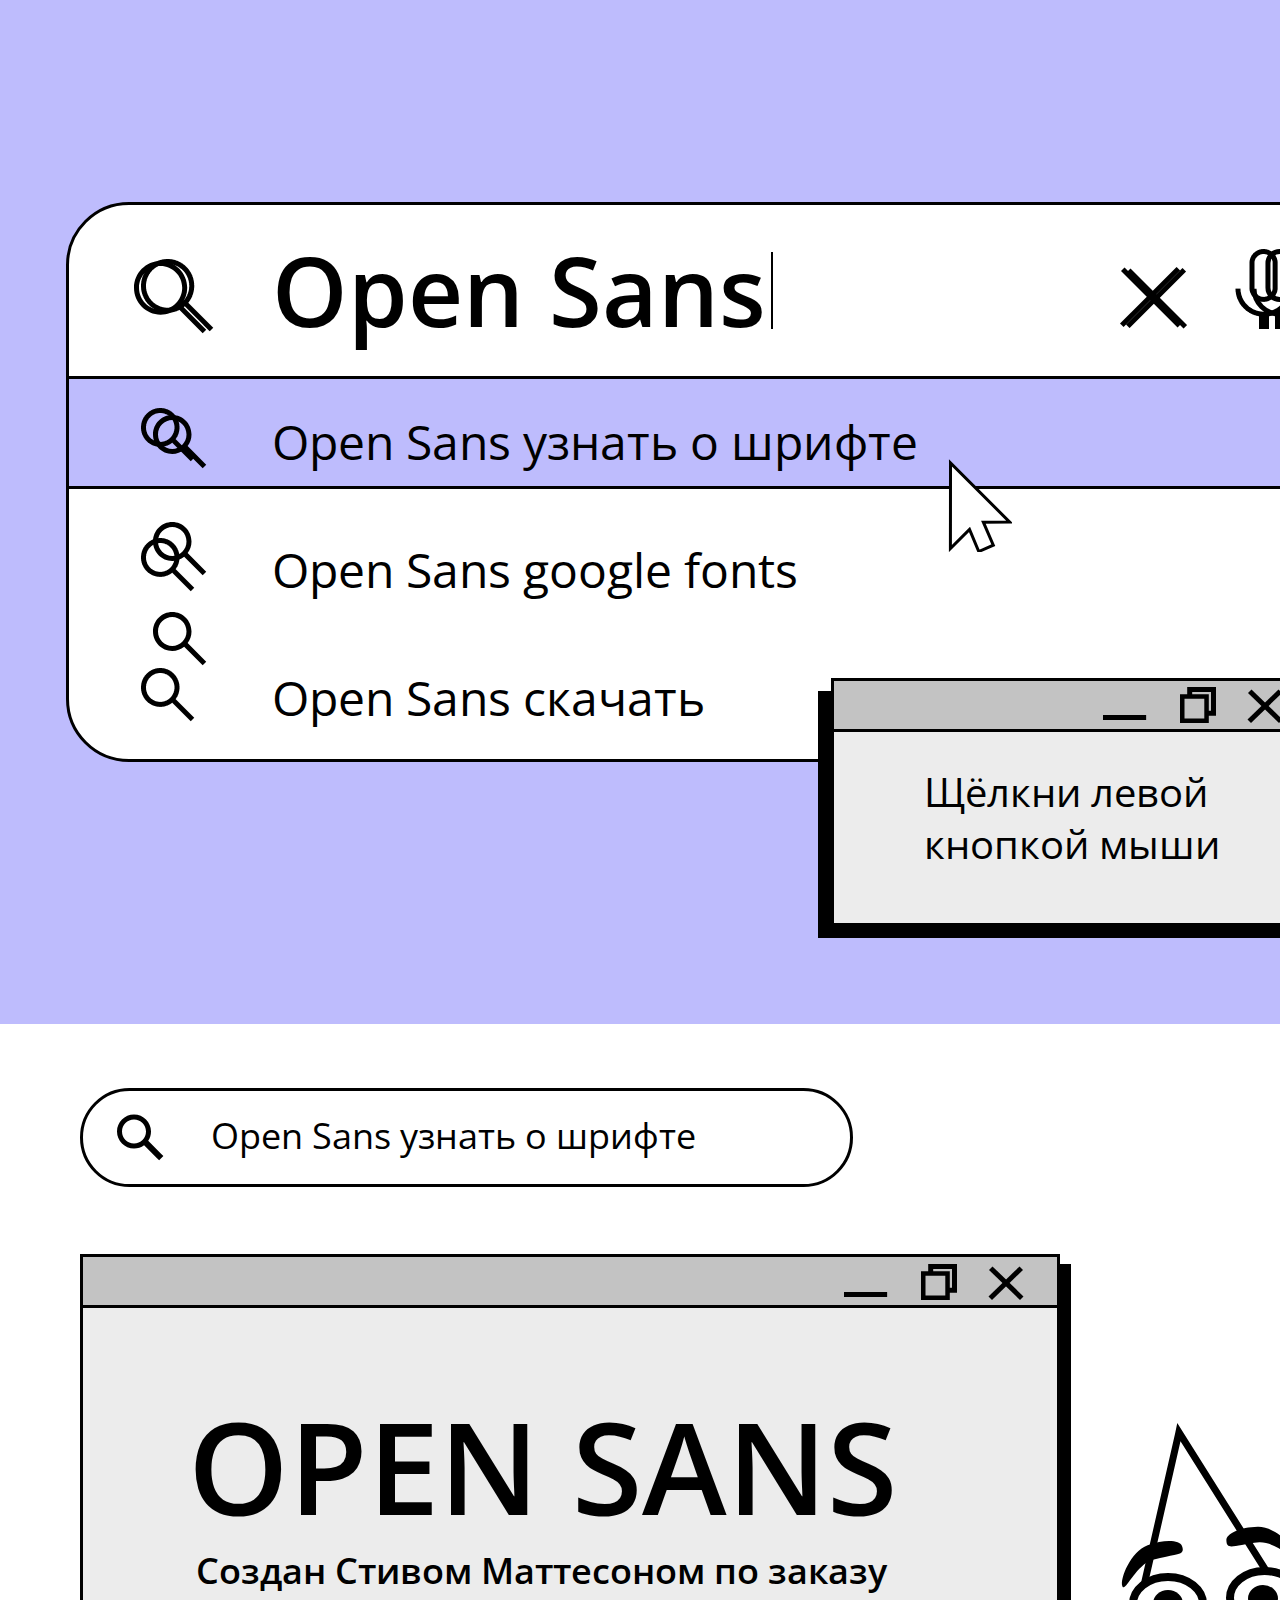
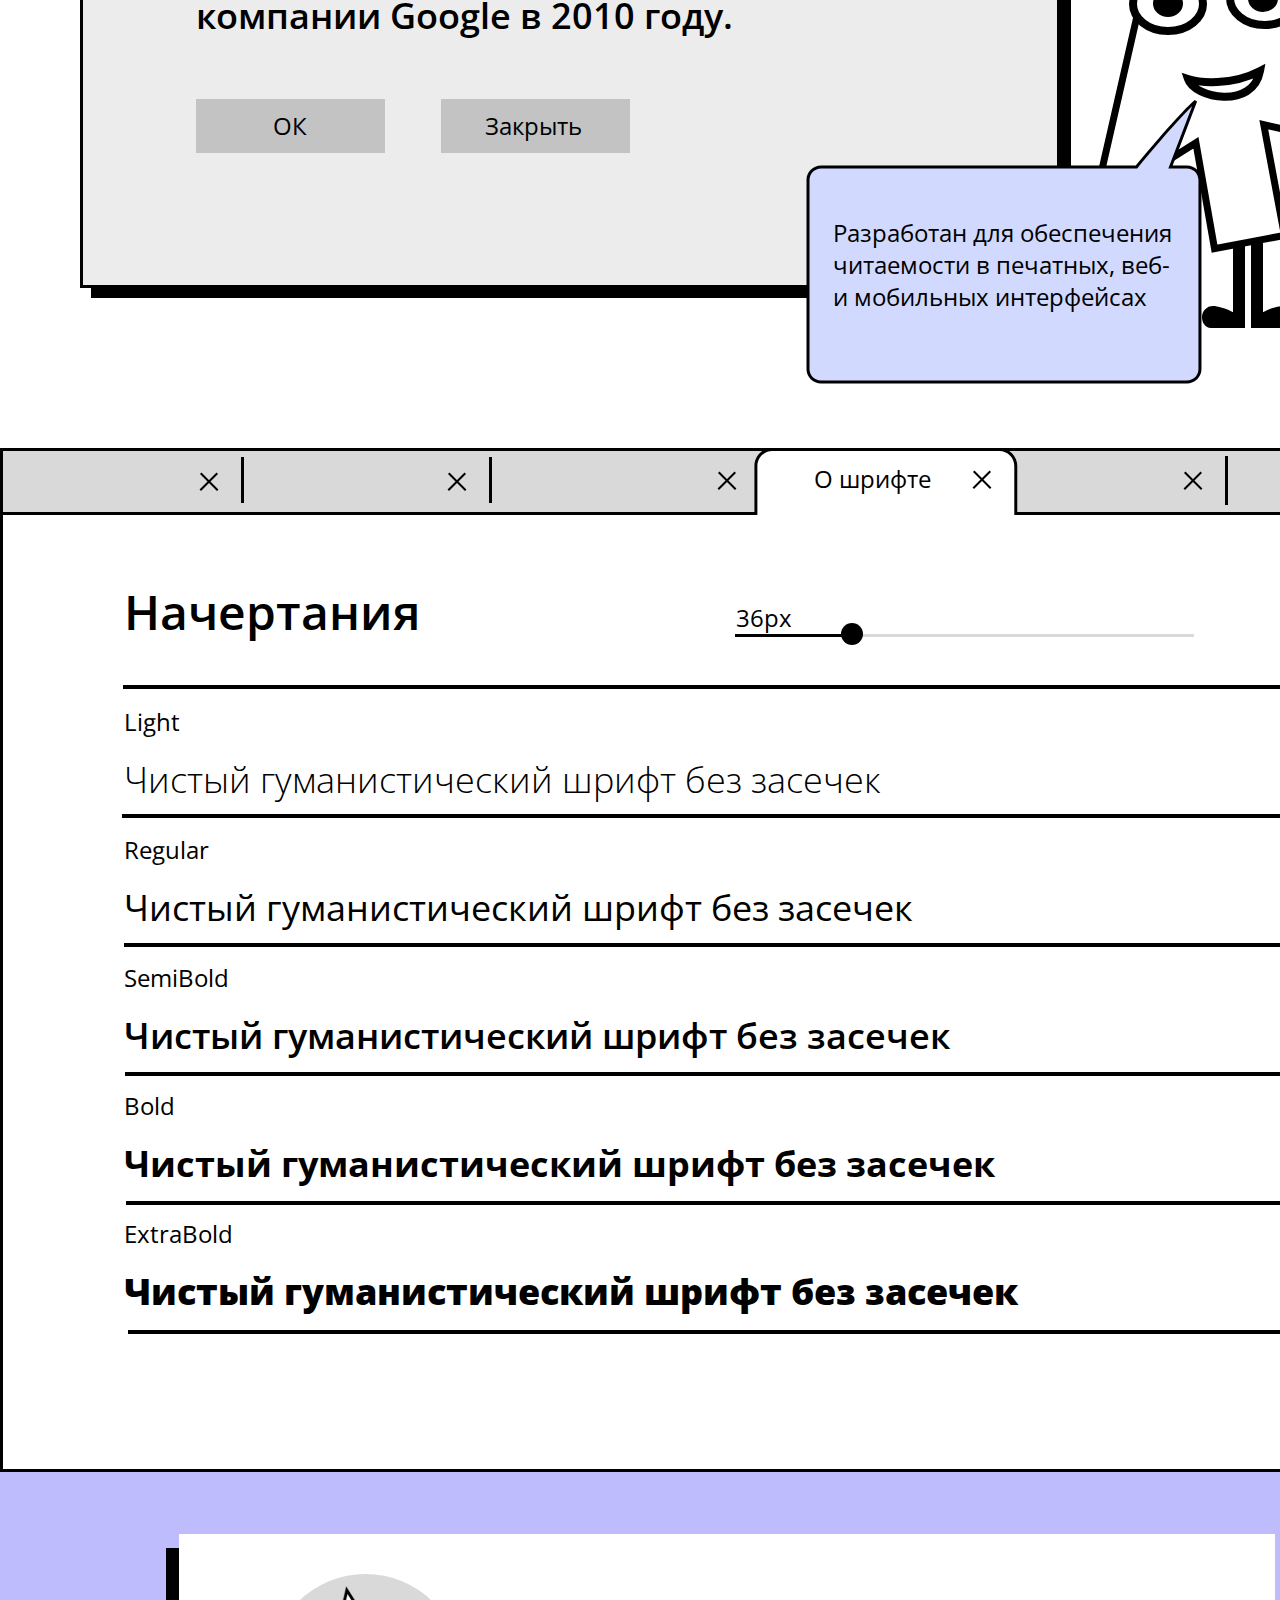
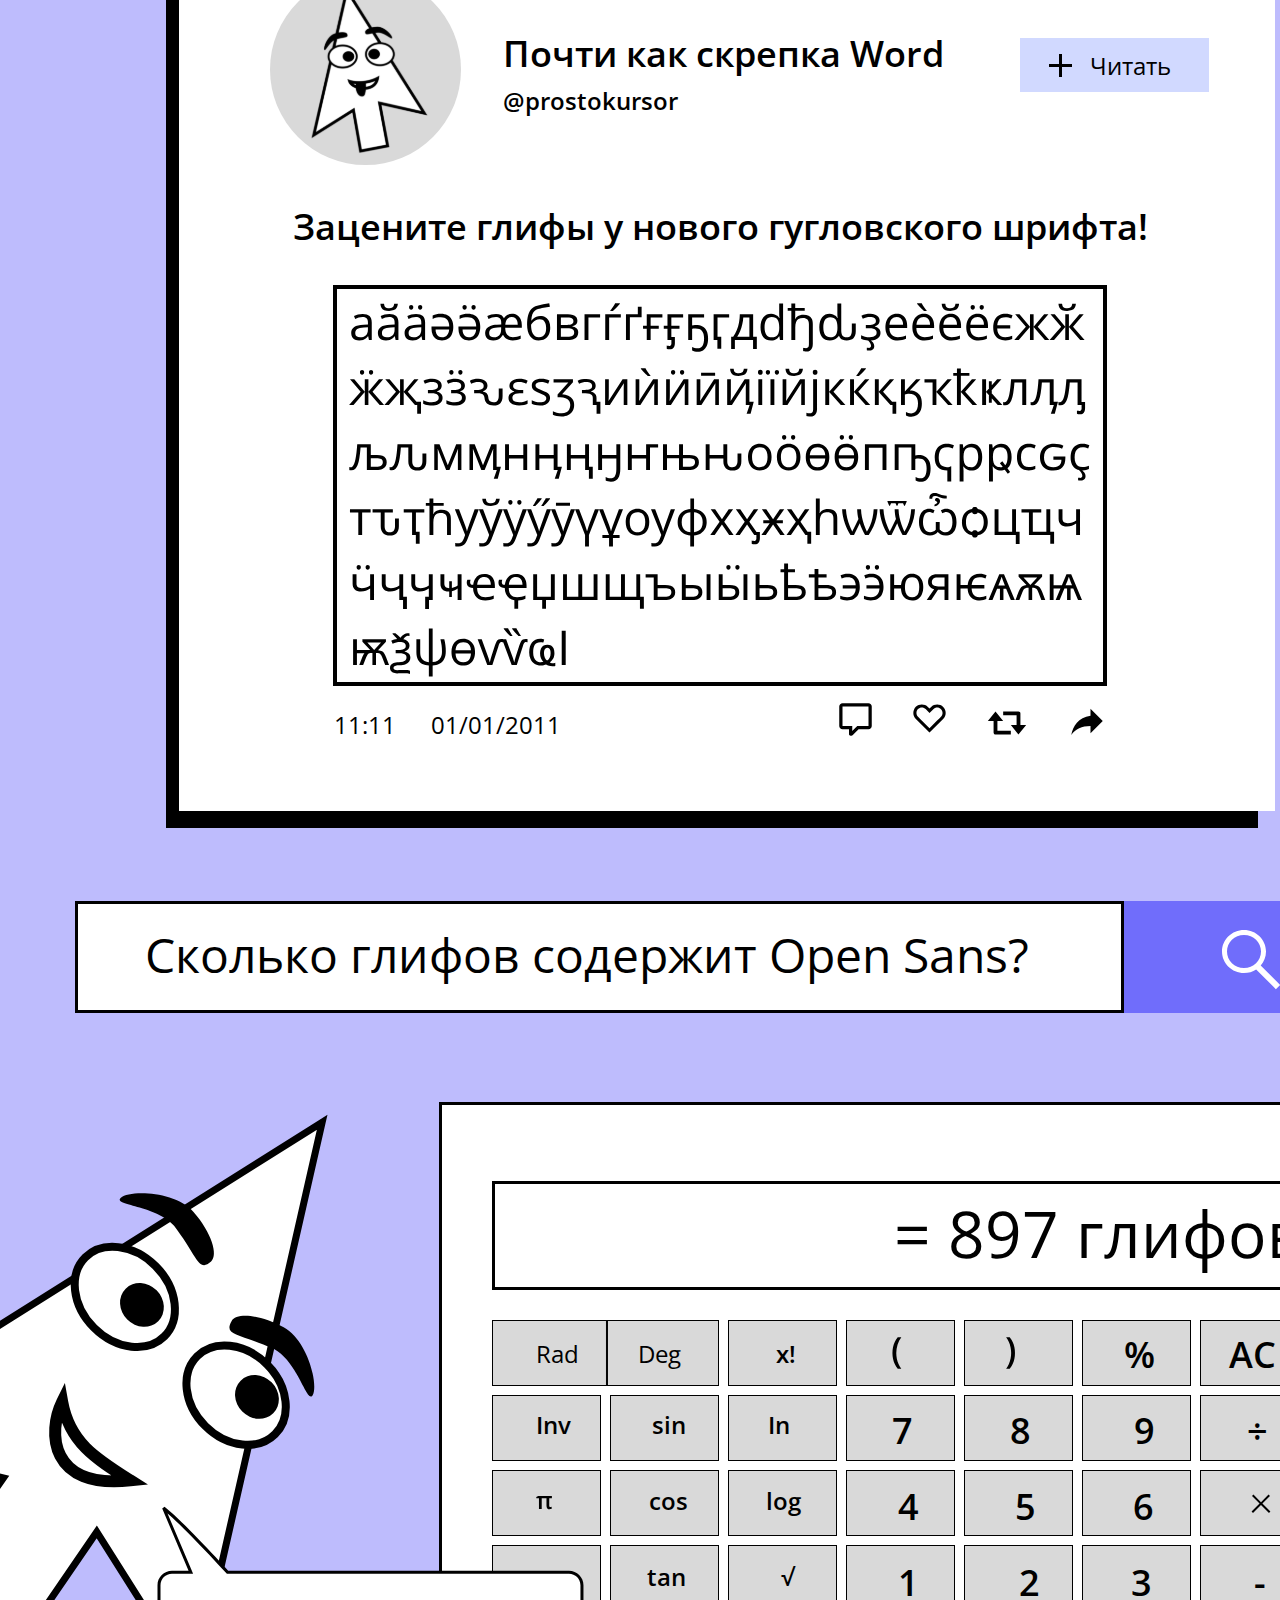
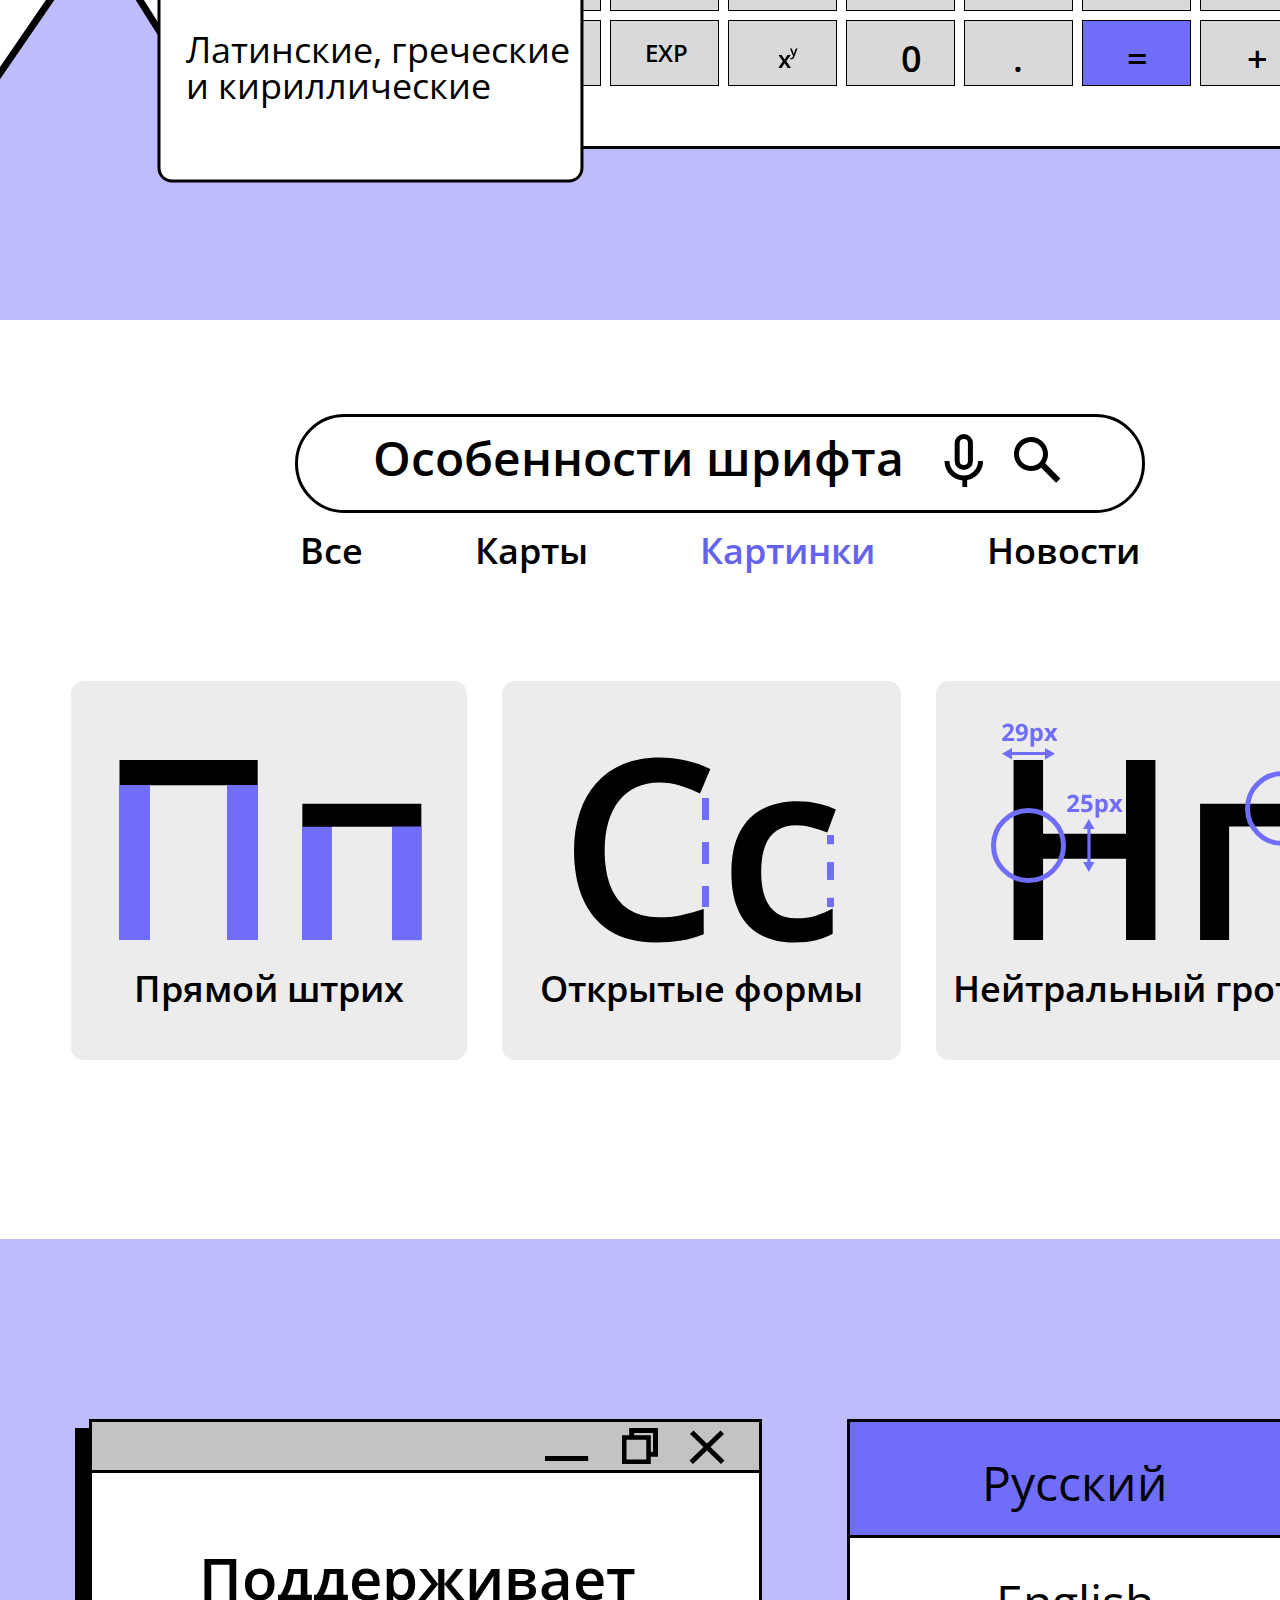
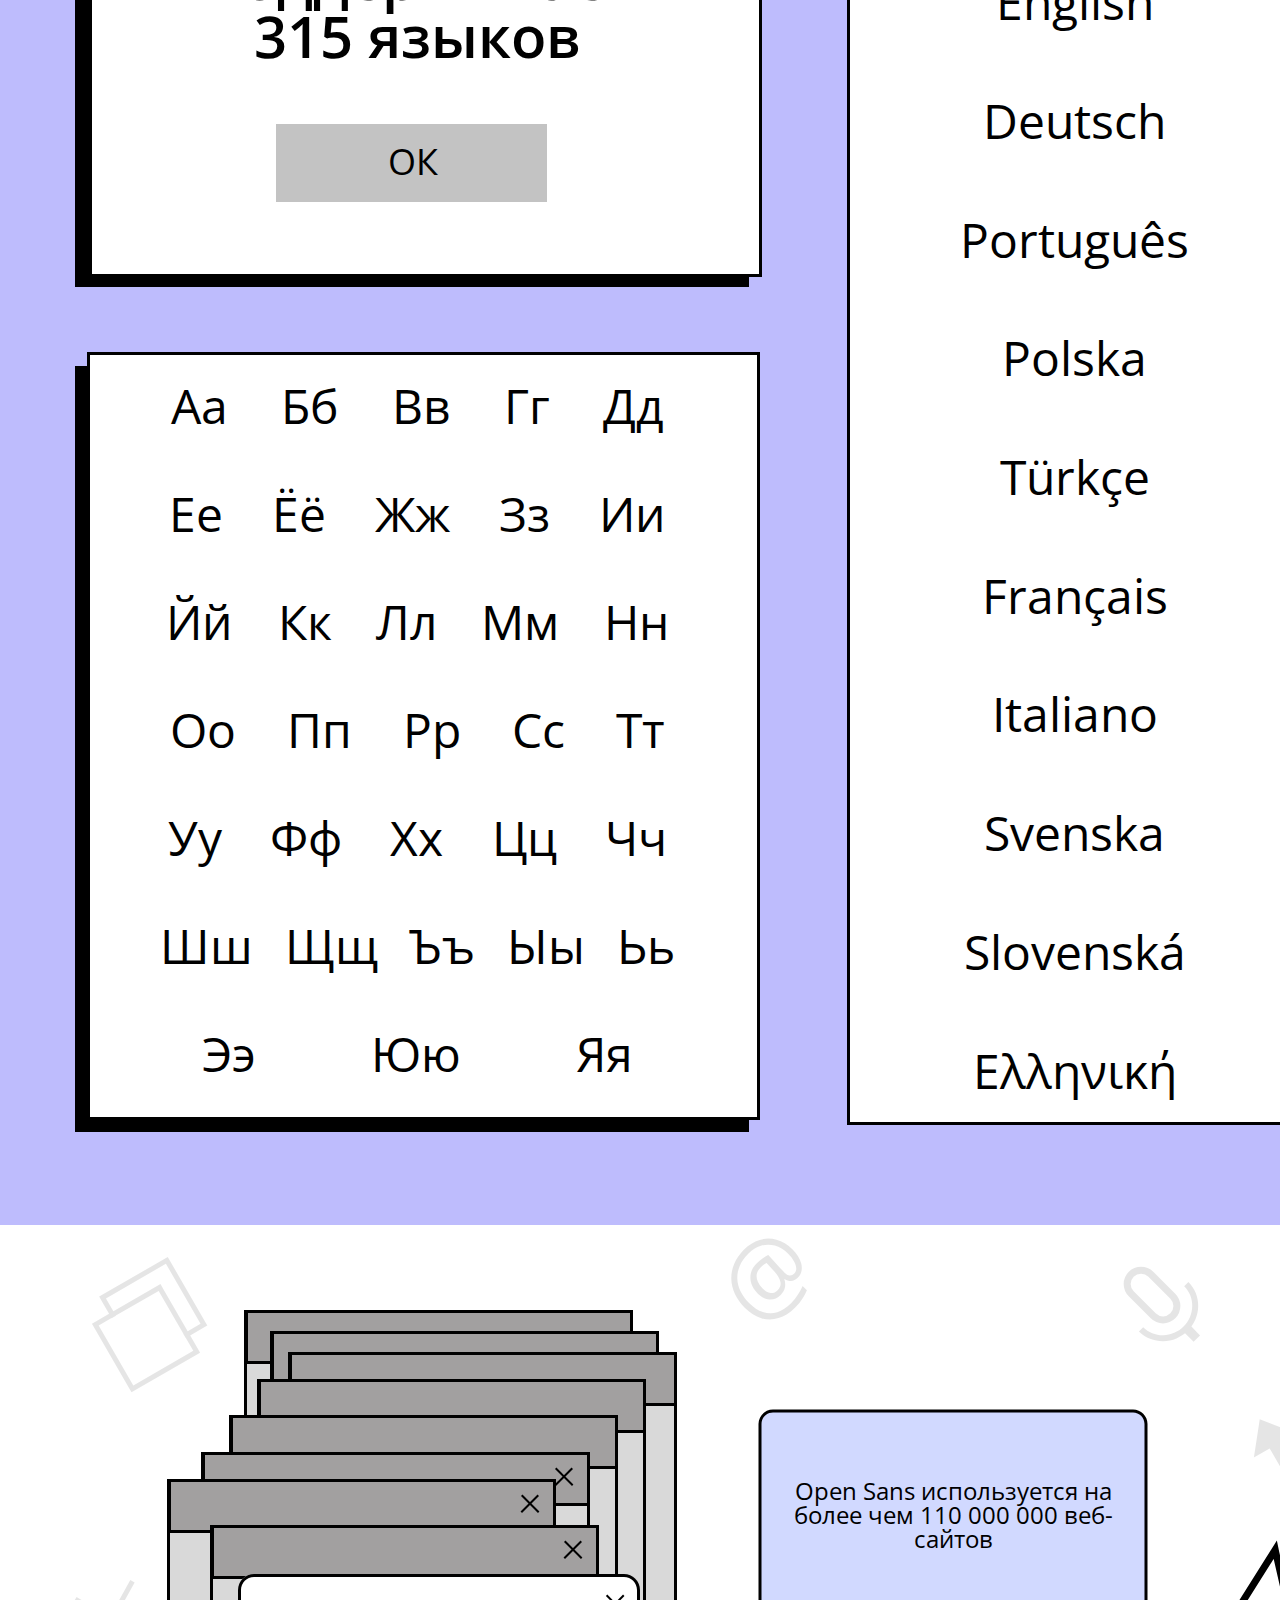
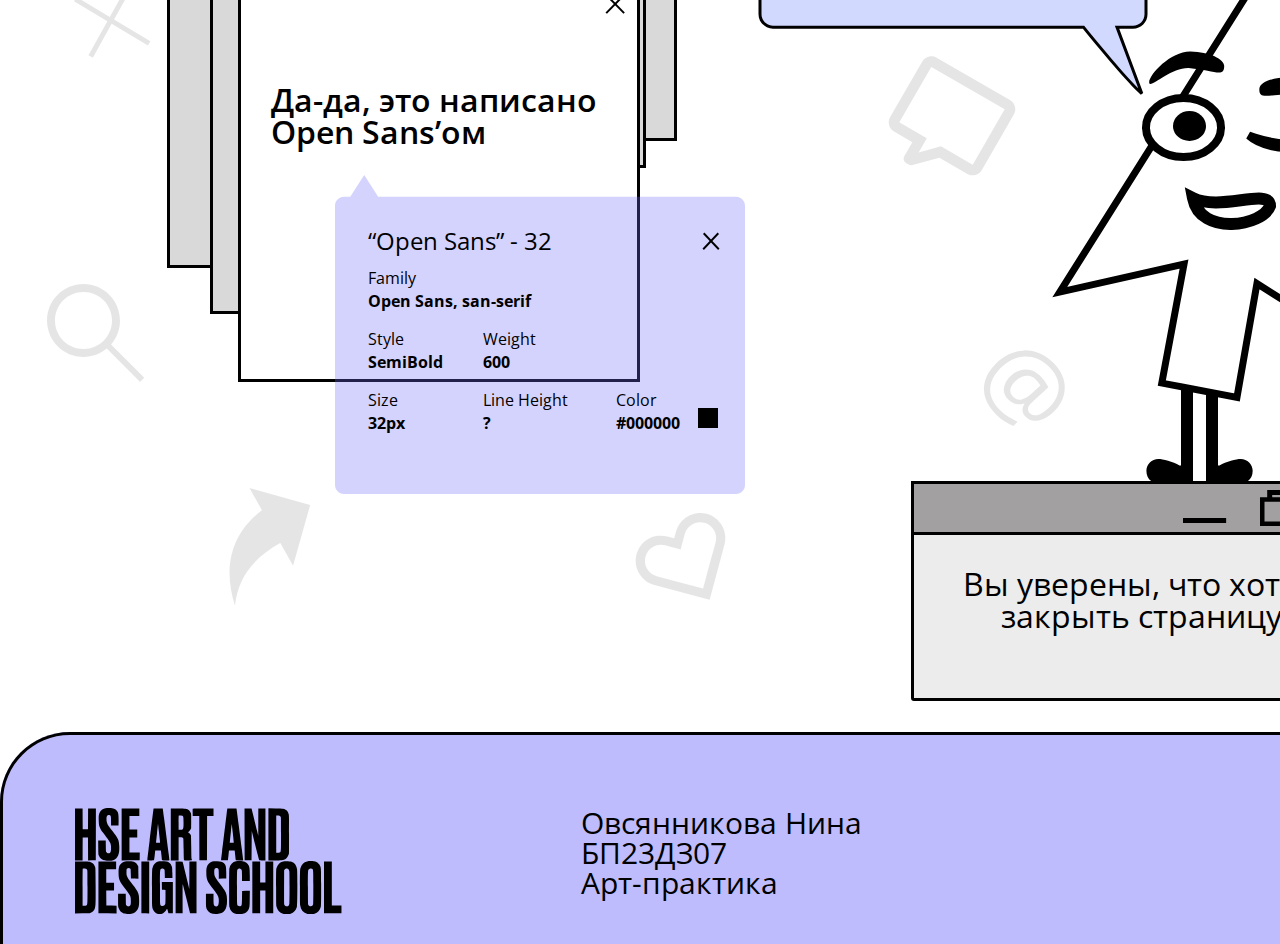
==== index.html @ 8eb329e7 "commit" ====
<!DOCTYPE html>
<html lang="en">
    <head>
        <meta charset="UTF-8">
        <meta name="viewport" content="width=device-width, initial-scale=1.0">
        <meta property="og:title" content="" />
        <meta property="og:description"
            content="" />
        <meta property="og:image" content="" />
        <meta property="og:type" content="profile" />
        <meta property="og:url" content="" />
        <title></title>
        <link rel="stylesheet" href="stylesheetsproject/style.css">
        <link rel="icon" type="image/x-icon" href="" />
        <link rel="icon" type="image/png" href="" />
        <!-- <style>
            body::after {
                position: absolute;
                top: 0;
                left: 0;
                width: 100%;
                height: 8943px;
                content: '';
                background: url(imagesproject/Проект\ Open\ Sans.jpg);
                opacity: 0.1;
                }
        </style> -->
    </head>
    <body>
        <!-- Первый экран -->
        <section class="firstscreen">
            <div class="researchblock" >
                <div class="lens">
                    <div><img src="imagesproject/1lens.png" alt="lens"></div>
                    <div><img src="imagesproject/2lens.png" alt="lens"></div>
                    <div><img src="imagesproject/3lens.png" alt="lens"></div>
                    <div><img src="imagesproject/4lens.png" alt="lens"></div>
                </div>
                <div class="text">
                    <div><h1>Open Sans</h1></div>
                    <div><p>Open Sans узнать о шрифте</p></div>
                    <div><p>Open Sans google fonts</p></div>
                    <div><p>Open Sans скачать</p></div>
                </div>
                <div class="options">
                    <div class="cross"><img src="imagesproject/cross.png" alt="крестик"></div>
                    <div class="micro"><img src="imagesproject/micro.png" alt="микрофон"></div>
                </div>
                <div class="cursor"></div>
            </div>    
        <div class="windowblock">
            <p>Щёлкни левой кнопкой мыши</p>
        </div>
        </section>

        <!--Вводная информация о шрифте -->
        <section class="introinf">
            <div class="base">
                <div class="main">
                    <div class="searchline">
                        <img src="imagesproject/5lens.svg" alt="lens">
                        <p>Open Sans узнать о шрифте</p>
                    </div>
                    <div class="windowblock2">
                        <h1>OPEN SANS</h1>
                        <h2>Создан Стивом Маттесоном по заказу компании Google в 2010 году.</h2>
                        <div class="buttons">
                            <div class="button1"><p>ОК</p></div>
                            <div class="button2"><p>Закрыть</p></div>
                        </div>
                    </div>
                </div>
                <div class="mrcursor">
                    <img src="imagesproject/mr.cursor.svg" alt="ПростоКурсор">
                </div>
            </div>
            <div class="bubble1">
                <p>Разработан для обеспечения читаемости в печатных, веб- и мобильных интерфейсах</p>
            </div>
        </section>

        <!-- Секция с начертаниями -->
        <section class="secondscreen">
            <div class="tab">О шрифте</div>
            <div class="fontsize">
                <img src="imagesproject/fontsize.svg" alt="Размер шрифта">
                <p>36px</p>
            </div>
            <div class="fontweight">
                <div class="weight">Начертания</div>
                <div class="light">
                    <h1>Light</h1>
                    <p>Чистый гуманистический шрифт без засечек</p>
                </div>
                <div class="regular">
                    <h1>Regular</h1>
                    <p>Чистый гуманистический шрифт без засечек</p>
                </div>
                <div class="semibold">
                    <h1>SemiBold</h1>
                    <p>Чистый гуманистический шрифт без засечек</p>
                </div>
                <div class="bold">
                    <h1>Bold</h1>
                    <p>Чистый гуманистический шрифт без засечек</p>
                </div>
                <div class="extrabold">
                    <h1>ExtraBold</h1>
                    <p>Чистый гуманистический шрифт без засечек</p>
                </div>
            </div>
        </section> 

        <!--Секция с глифами-->
        <section class="glyphsblock">
            <div class="twit">
                <div class="head">
                    <div class="avatar">
                        <img src="imagesproject/avatar.svg" alt="аватар">
                    </div>
                    <div class="name">
                        <h2>Почти как скрепка Word</h2>
                        <p>@prostokursor</p>
                    </div>
                    <div class="button3">
                        <img src="imagesproject/plus.svg" alt="plus">
                        <p>Читать</p>
                    </div>
                </div>
                <div class="twittext">
                    <p>Зацените глифы у нового гугловского шрифта!</p>
                </div>
                <div class="glyphs">
                    <img src="imagesproject/glyphs.svg" alt="Глифы">
                </div>
                <div class="postinf">
                    <div class="leftinf">
                        <div class="time">11:11</div>
                        <div class="date">01/01/2011</div>
                    </div>
                    <div class="icons">
                        <div><img src="imagesproject/comm.svg" alt="Комментарии"></div>
                        <div><img src="imagesproject/like.svg" alt="Лайк"></div>
                        <div><img src="imagesproject/retwit.svg" alt="Ретвит"></div>
                        <div><img src="imagesproject/repost.svg" alt="Репост"></div>
                    </div>
                </div>
            </div>
        </section>
        <!-- Секция с цифрами и информацией о глифах -->
       <section class="numbers">
            <div class="searchline2">
                <p>Сколько глифов содержит Open Sans?</p>
            </div>
            <div class="middleinf">
                <div class="mrcursor2"><img src="imagesproject/mrcursor2.svg" alt="Курсор"></div>
                <div class="calculator">
                    <p>= 897 глифов</p>
                    <div class="calcbuttons">
                        <div class="row1">
                            <div class="rad">Rad</div>
                            <div class="deg">Deg</div>
                            <div class="x">x!</div>   
                            <div class="brck"><img src="imagesproject/brck.svg" alt="скобка1"></div>
                            <div class="brck2"><img src="imagesproject/brck2.svg" alt="скобка2"></div>
                            <div class="pr">%</div>
                            <div class="AC">AC</div>
                        </div>
                        <div class="row2">
                            <div class="Inv">Inv</div>
                            <div class="sin">sin</div>
                            <div class="In">In</div>
                            <div class="seven">7</div>
                            <div class="eight">8</div>
                            <div class="nine">9</div>
                            <div class="division">÷</div>
                        </div>
                        <div class="row3">
                            <div class="P"><img src="imagesproject/p.svg" alt=""></div>
                            <div class="cos">cos</div>
                            <div class="log">log</div>
                            <div class="four">4</div>
                            <div class="five">5</div>
                            <div class="six">6</div>
                            <div class="mult"><img src="imagesproject/mult.svg" alt=""></div>
                        </div>
                        <div class="row4">
                            <div class="e">e</div>
                            <div class="tan">tan</div>
                            <div class="root">√</div>
                            <div class="one">1</div>
                            <div class="two">2</div>
                            <div class="three">3</div>
                            <div class="minus">-</div>
                        </div>
                        <div class="row5">
                            <div class="Ans">Ans</div>
                            <div class="EXP">EXP</div>
                            <div class="extent"><img src="imagesproject/extent.svg" alt=""></div>
                            <div class="o">0</div>
                            <div class="dot">.</div>
                            <div class="equal">=</div>
                            <div class="summ">+</div>
                       </div>
                    </div>
                </div>
            </div>
            <div class="bubblenumbers">
                <p>Латинские, греческие и кириллические</p>
            </div>
            </div>
        </section>
        <!--Секция с особенностями шрифта -->
        <section class="features">
            <div class="headline">
                <p>Особенности шрифта</p>
                <div class="micro2"><img src="imagesproject/micro.svg" alt=""></div>
                <div class="lens6"><img src="imagesproject/5lens.svg" alt=""></div>
            </div>
            <div class="searchoptions">
                <div>Все</div>
                <div>Карты</div>
                <div class="pictures">Картинки</div>
                <div>Новости</div>
            </div>
            <div class="pics">
                <div class="f1"><p>Прямой штрих</p></div>
                <div class="f2"><p>Открытые формы</p></div>
                <div class="f3"><p>Нейтральный гротеск</p></div>
            </div>
        </section> 
        <!-- Секция с языками  -->
        <section class="lang">
            <div class="leftside">
                <div class="windowblock3">
                    <div class="maintext">Поддерживает 315 языков</div>
                    <div class="buttonok">
                        <p>ОК</p>
                    </div>
                </div>
                <div class="alph">
                    <div class="l1">
                        <div>Aa</div>
                        <div>Бб</div>
                        <div>Вв</div>
                        <div>Гг</div>
                        <div>Дд</div>
                    </div>
                    <div class="l2">
                        <div>Ее</div>
                        <div>Ёё</div>
                        <div>Жж</div>
                        <div>Зз</div>
                        <div>Ии</div>
                    </div>
                    <div class="l3">
                        <div>Йй</div>
                        <div>Кк</div>
                        <div>Лл</div>
                        <div>Мм</div>
                        <div>Нн</div>
                    </div>
                    <div class="l4">
                        <div>Оо</div>
                        <div>Пп</div>
                        <div>Рр</div>
                        <div>Сс</div>
                        <div>Тт</div>
                    </div>
                    <div class="l5">
                        <div>Уу</div>
                        <div>Фф</div>
                        <div>Хх</div>
                        <div>Цц</div>
                        <div>Чч</div>
                    </div>
                    <div class="l6">
                        <div>Шш</div>
                        <div>Щщ</div>
                        <div>Ъъ</div>
                        <div>Ыы</div>
                        <div>Ьь</div>
                    </div>
                    <div class="l7">
                        <div>Ээ</div>
                        <div>Юю</div>
                        <div>Яя</div>
                    </div>
                </div>
            </div>
            <div class="langblock">
                <div>Русский</div>
                <div>English</div>
                <div>Deutsch</div>
                <div>Português</div>
                <div>Polska</div>
                <div>Türkçe</div>
                <div>Français</div>
                <div>Italiano</div>
                <div>Svenska</div>
                <div>Slovenská</div>
                <div>Ελληνική</div>
            </div>
        </section>
        <section class="fact">
            <div class="middle">
                <div class="left">
                    <div class="windows"></div>
                    <div class="whitew"><p>Да-да, это написано Open Sans’ом</p></div>
                    <div class="whtfont">
                        <div class="line1">
                            <p>“Open Sans” - 32</p>
                            <img src="imagesproject/cross.svg" alt="cross">
                        </div>
                        <div class="line2">
                            <p>Family</p>
                            <p class="infb">Open Sans, san-serif</p>
                        </div>
                        <div class="line3">
                            <div>
                                <p>Style</p>
                                <p class="infb">SemiBold</p>
                            </div>
                            <div class="lastweight">
                                <p>Weight</p>
                                <p class="infb">600</p>
                            </div>
                        </div>
                        <div class="line4">
                            <div>
                                <p>Size</p>
                                <p class="infb">32px</p>
                            </div>
                            <div class="finalheight">
                                <p>Line Height</p>
                                <p class="infb">?</p>
                            </div>
                            <div class="color">
                                <p>Color</p>
                                <p class="infb">#000000</p>
                            </div>
                            <div class="colormark"></div>
                        </div>
                    </div>
                </div>
                <div class="right">
                    <div class="bubble3">Open Sans используется на более чем 110 000 000 веб-сайтов</div>
                    <div class="mrcursor3"></div>
                    <div class="windowfinal">Вы уверены, что хотите закрыть страницу?</div>
                </div>
            </div>
            <div class="bottom">
                <img src="imagesproject/logo.svg" alt="HSElogo">
                <div class="myname">
                    <p>Овсянникова Нина</p>
                    <p>БП23ДЗ07</p>
                    <p>Арт-практика</p>
                </div>
                <div class="crossfinal"></div>
            </div>
        </section> 
    </body>
</html>
---- stylesheetsproject/style.css ----
@import url('reset.css');
@import url('layout.css');
@import url('https://fonts.googleapis.com/css2?family=Open+Sans:ital,wght@0,300;0,400;0,500;0,600;0,700;0,800;1,300;1,400;1,500;1,600;1,700;1,800&display=swap');
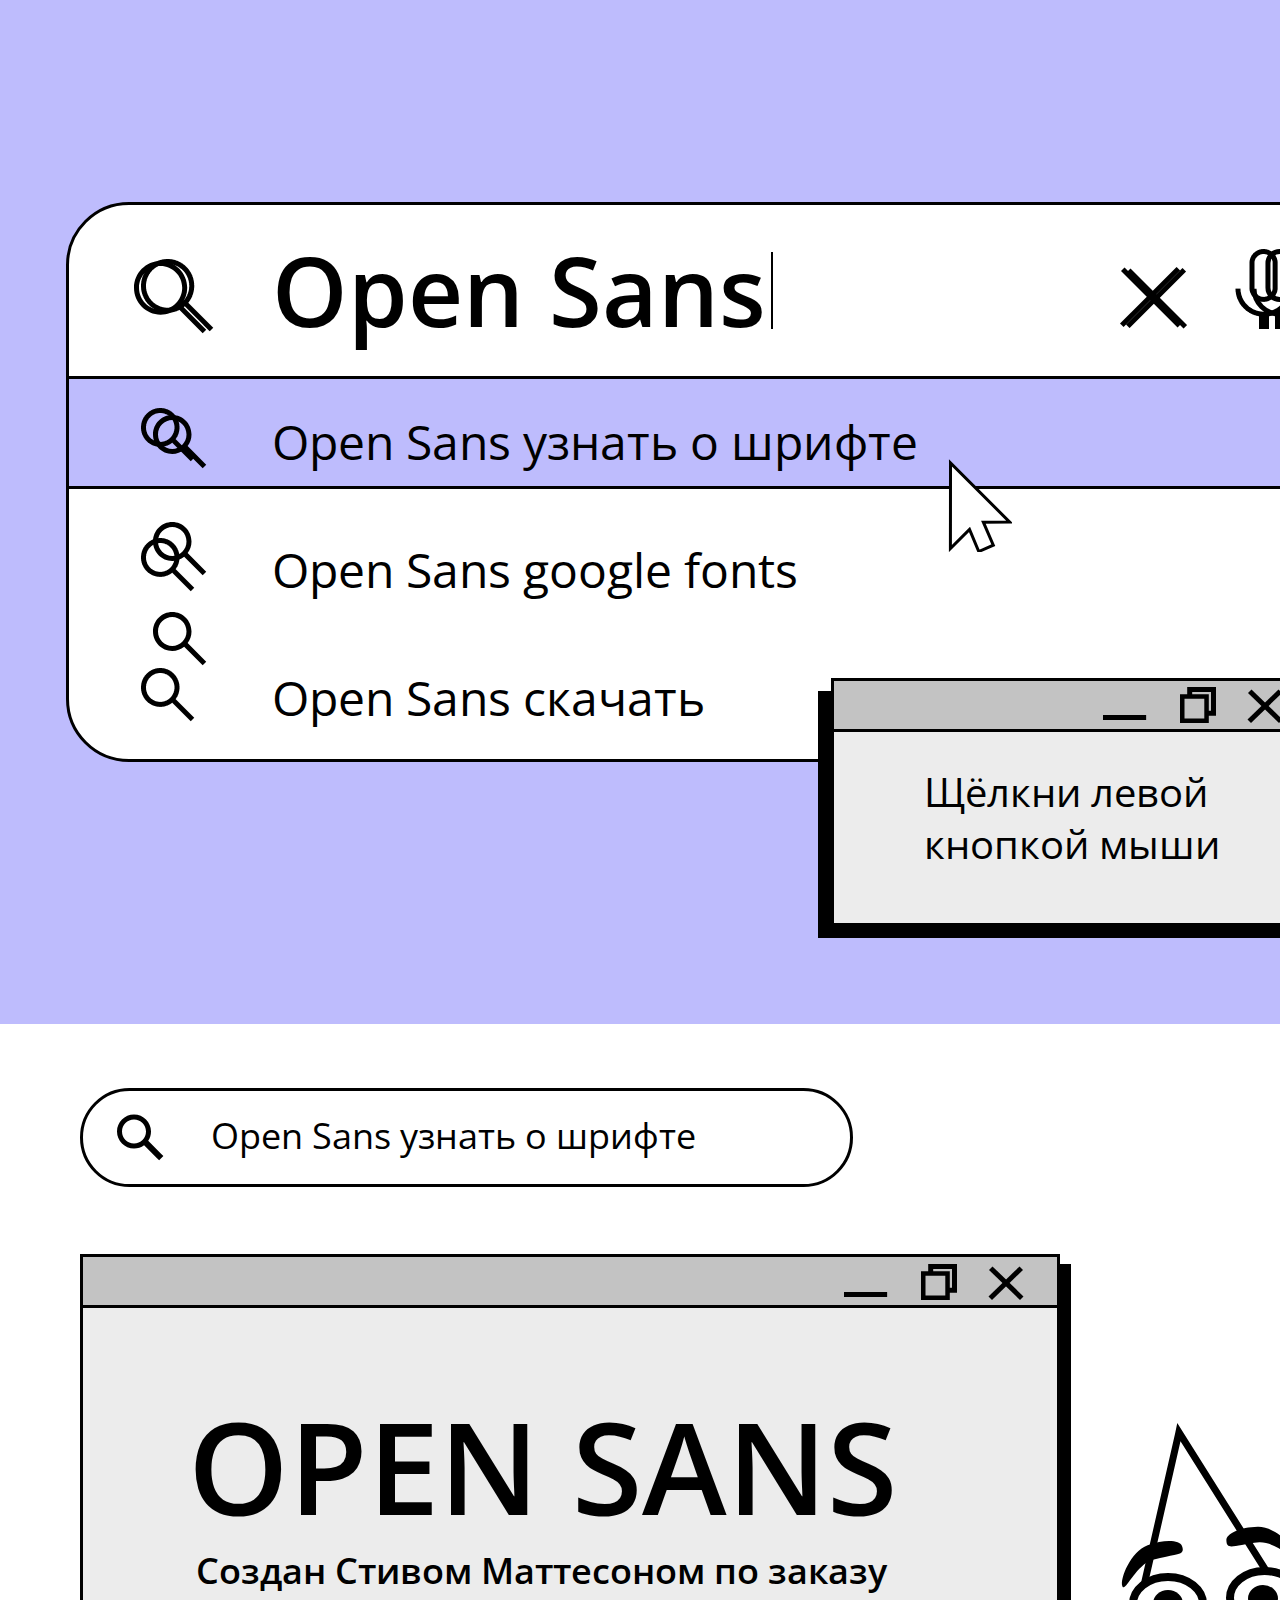
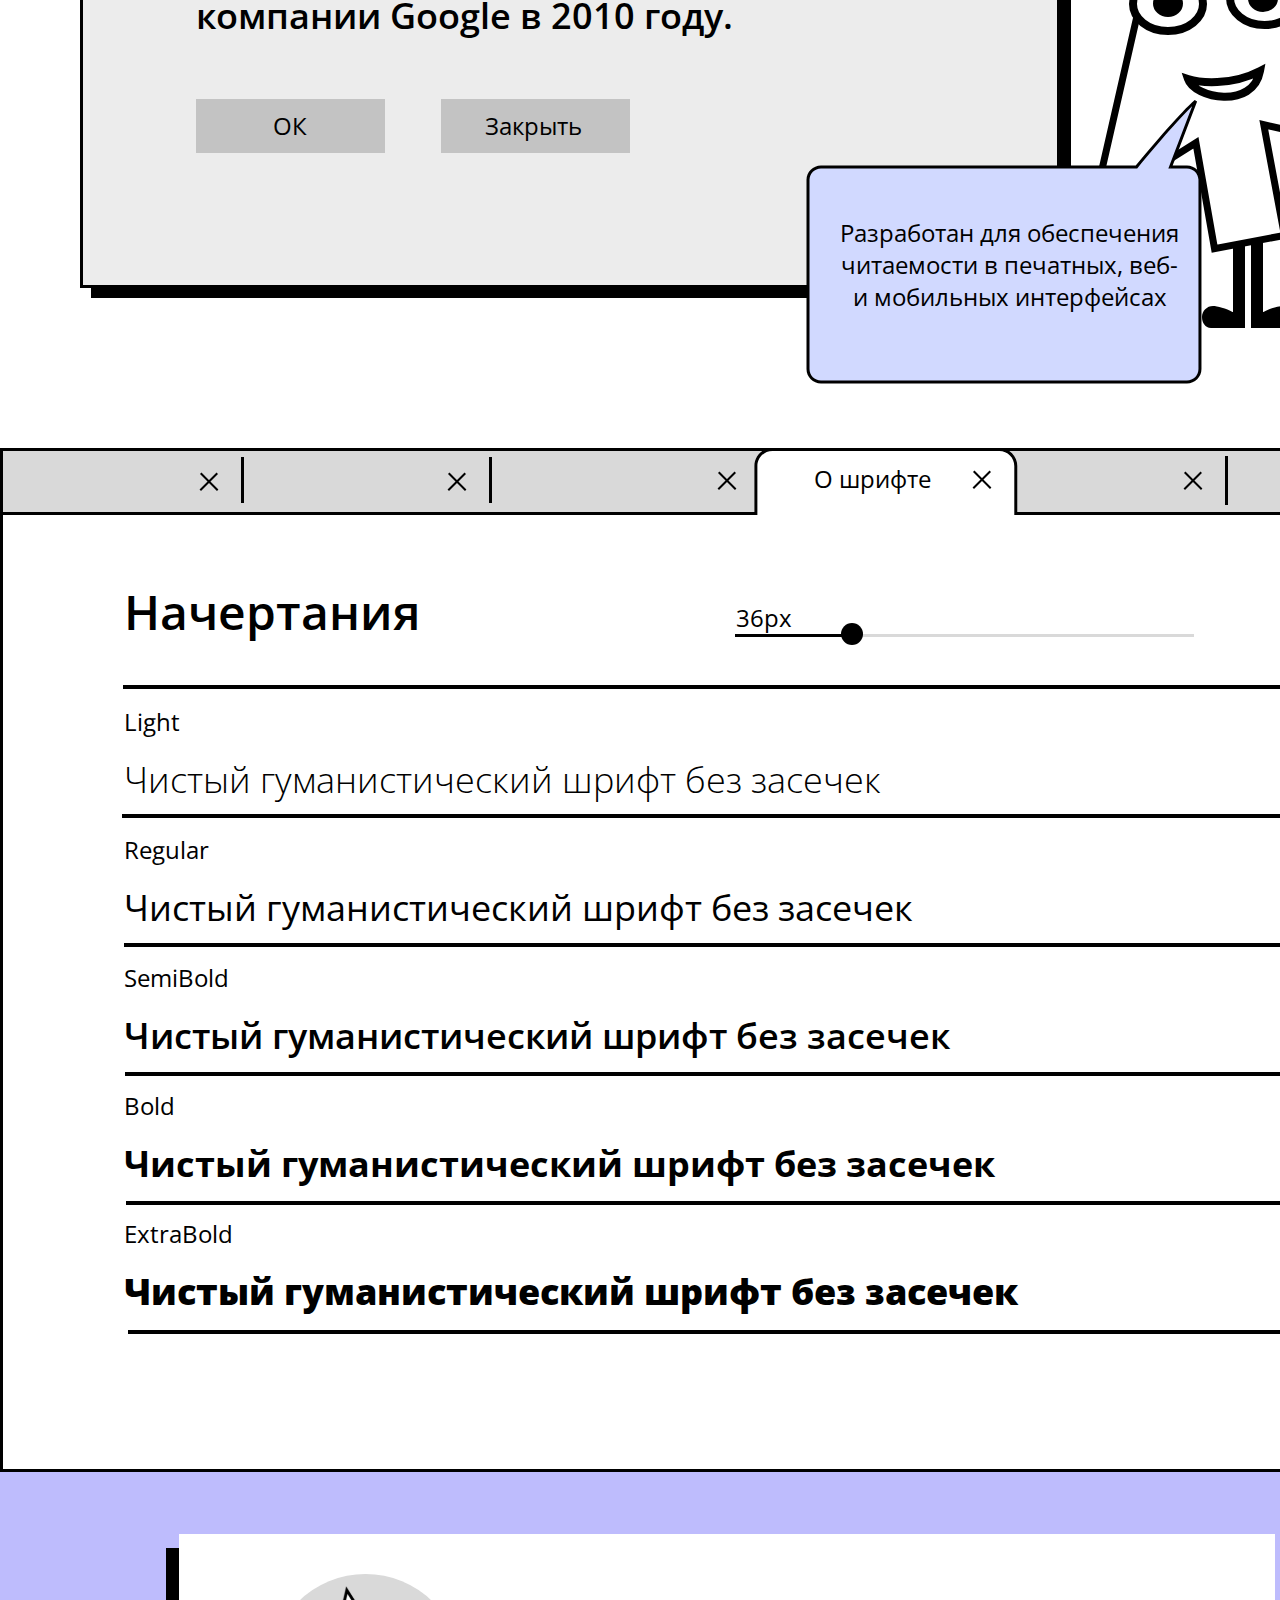
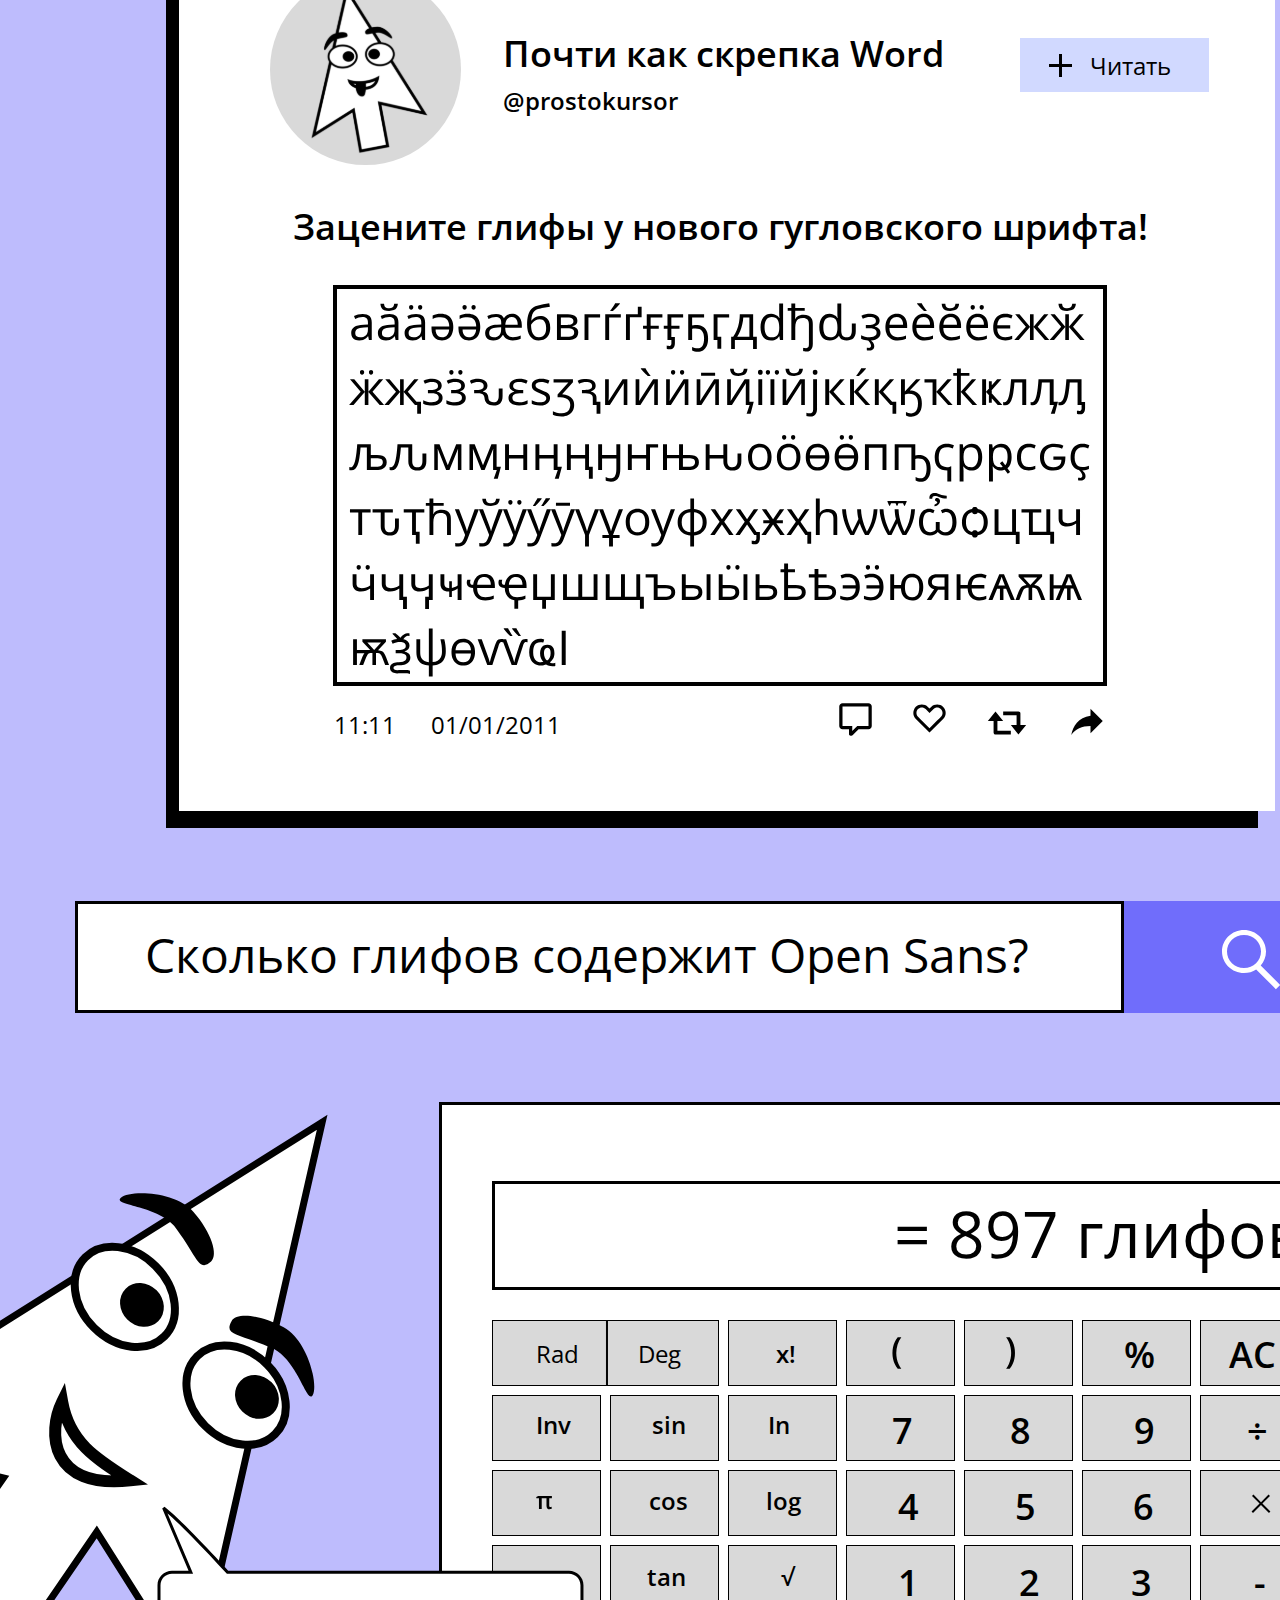
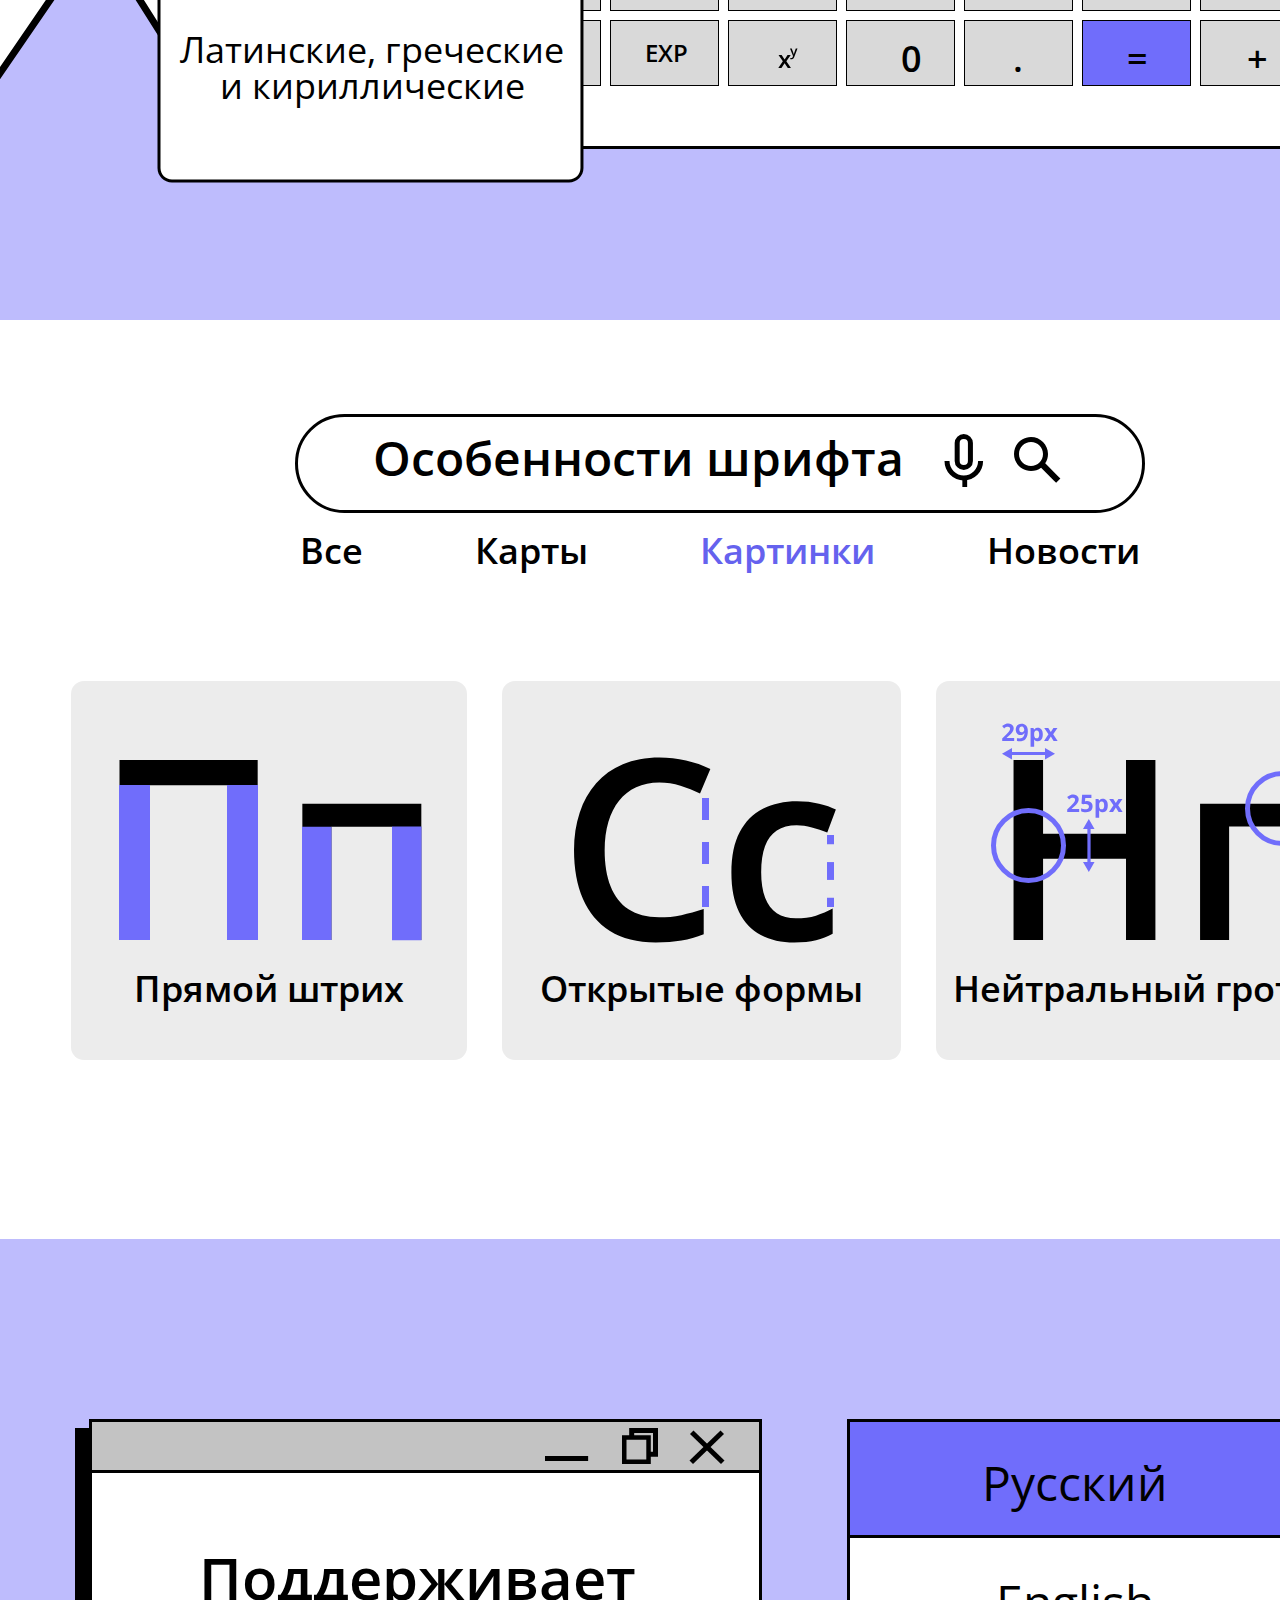
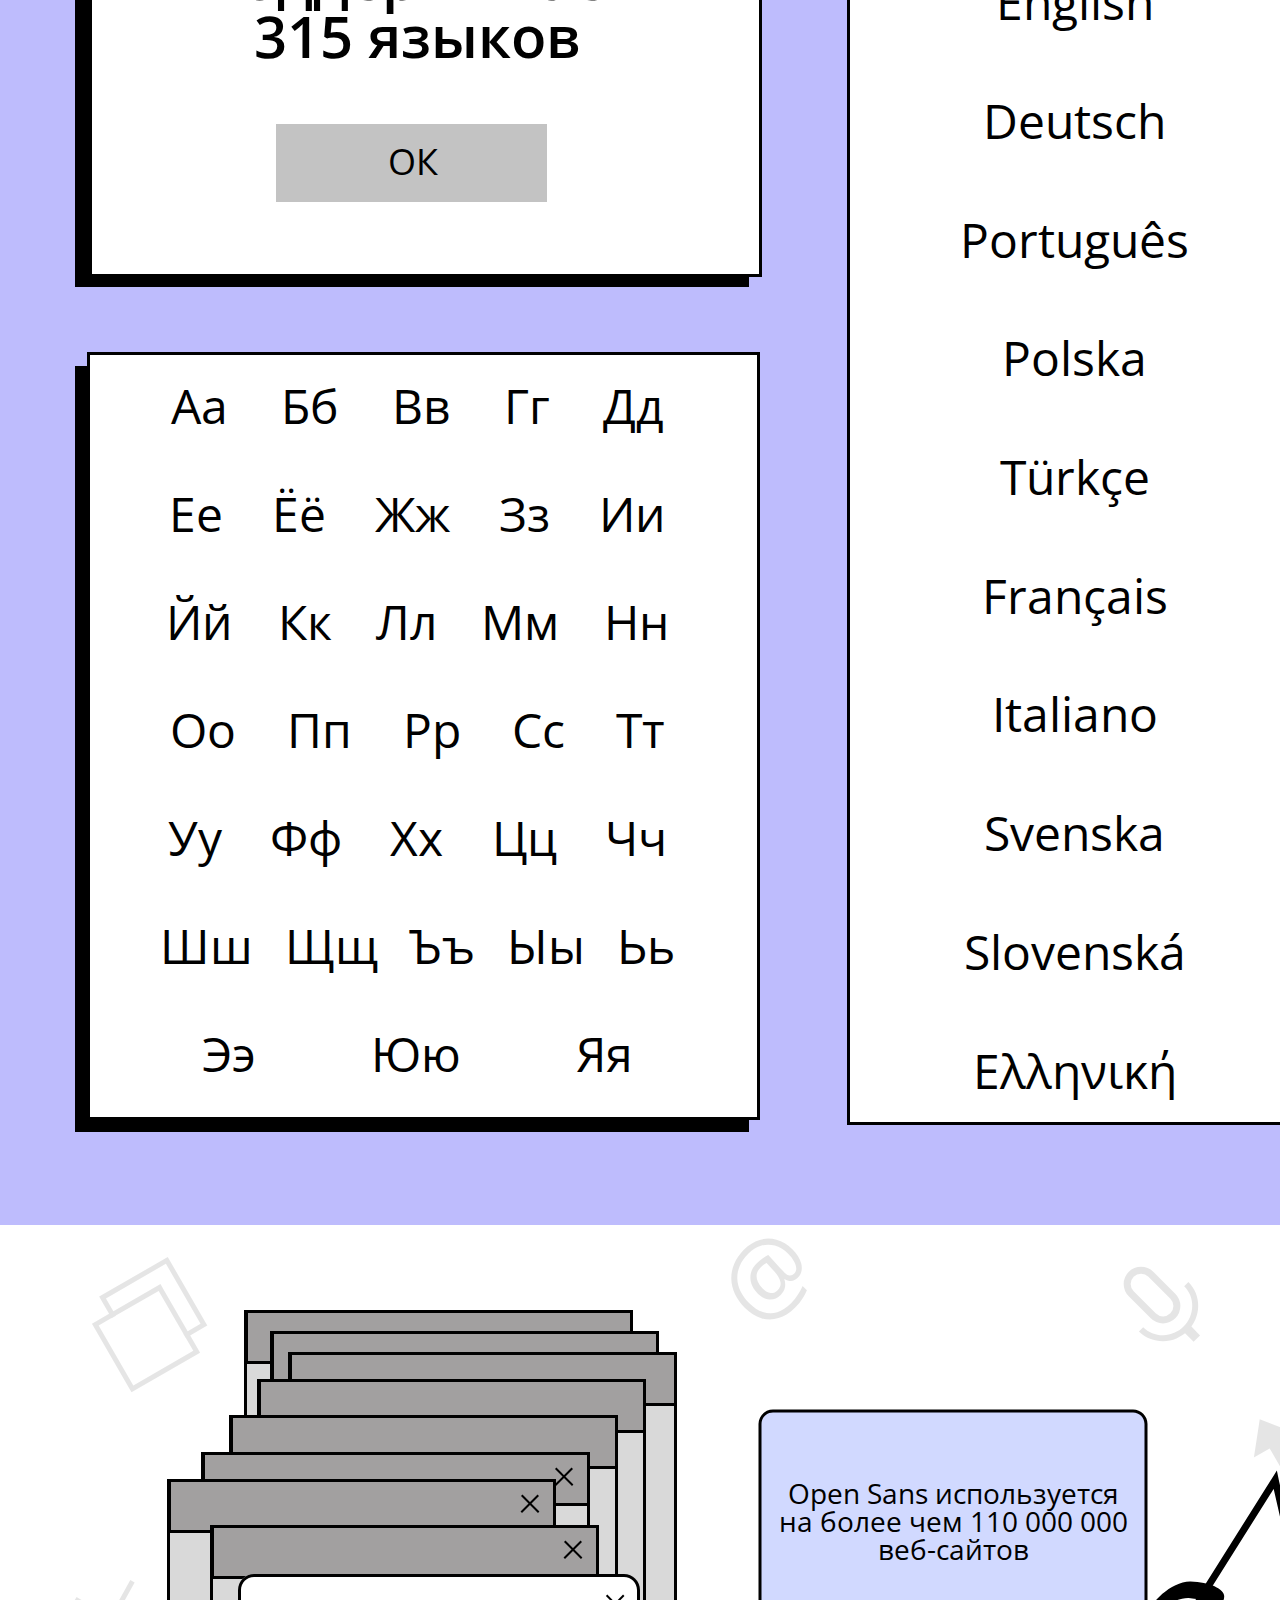
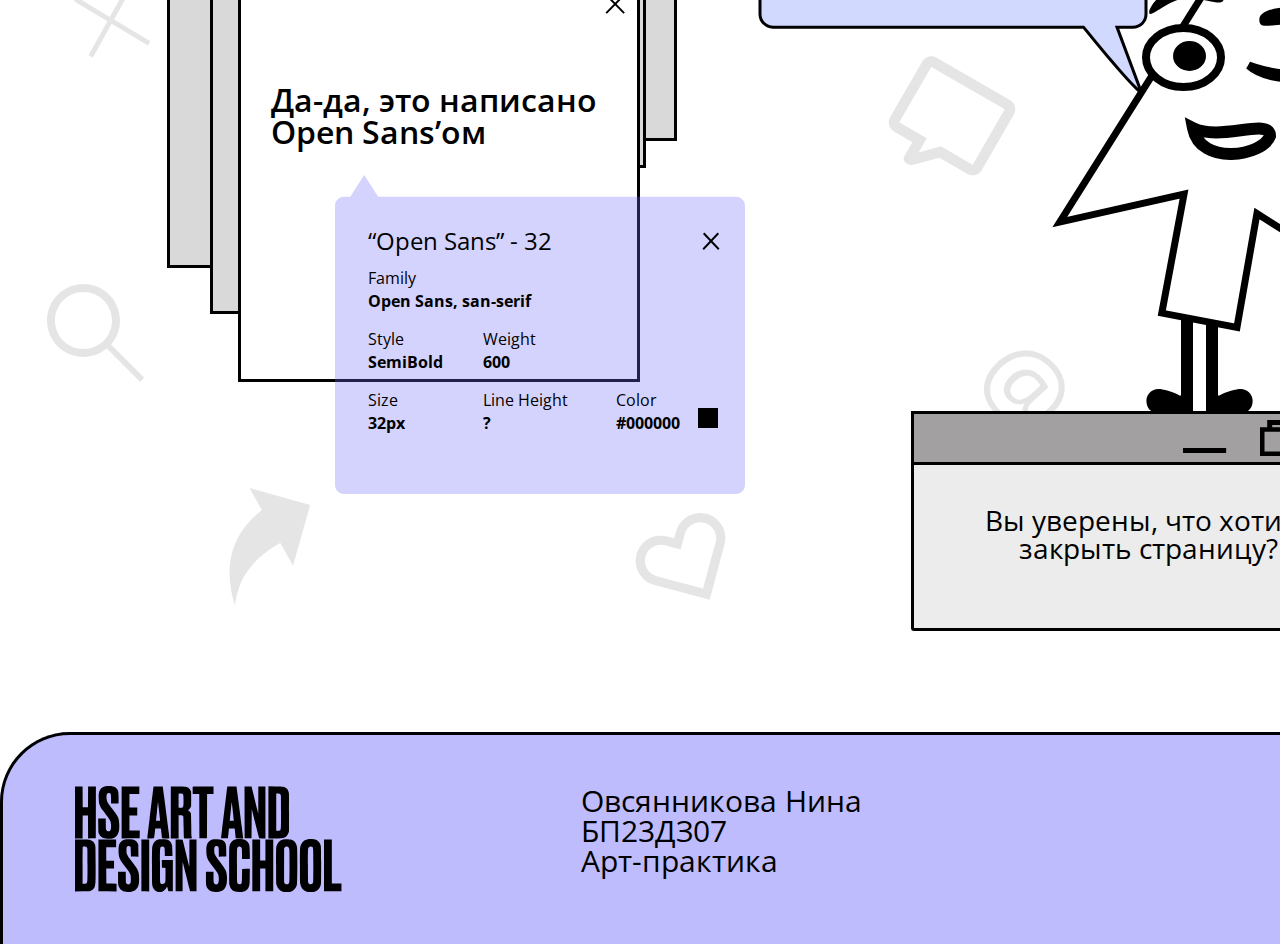
==== commit 56d8cde3: "text corrections" ====
--- a/index.html
+++ b/index.html
@@ -2,29 +2,16 @@
 <html lang="en">
     <head>
         <meta charset="UTF-8">
-        <meta name="viewport" content="width=device-width, initial-scale=1.0">
-        <meta property="og:title" content="" />
-        <meta property="og:description"
-            content="" />
-        <meta property="og:image" content="" />
+        <meta property="og:title" content="OPENSANS" />
+        <meta property="og:description"content=""/>
+        <meta property="og:image" content="imagesproject/OPENSANS.jpg" />
         <meta property="og:type" content="profile" />
         <meta property="og:url" content="" />
+        <meta name="viewport" content="width=device-width, initial-scale=1.0">
         <title></title>
         <link rel="stylesheet" href="stylesheetsproject/style.css">
-        <link rel="icon" type="image/x-icon" href="" />
-        <link rel="icon" type="image/png" href="" />
-        <!-- <style>
-            body::after {
-                position: absolute;
-                top: 0;
-                left: 0;
-                width: 100%;
-                height: 8943px;
-                content: '';
-                background: url(imagesproject/Проект\ Open\ Sans.jpg);
-                opacity: 0.1;
-                }
-        </style> -->
+        <link rel="icon" type="image/png" href="imagesproject/favicon.png" />
+        <script src="javascripts/jquery-3.7.1.js" charset="utf-8"></script>
     </head>
     <body>
         <!-- Первый экран -->
@@ -344,9 +331,9 @@
                     </div>
                 </div>
                 <div class="right">
-                    <div class="bubble3">Open Sans используется на более чем 110 000 000 веб-сайтов</div>
+                    <div class="bubble3"><p>Open Sans используется на более чем 110 000 000 веб-сайтов</p></div>
                     <div class="mrcursor3"></div>
-                    <div class="windowfinal">Вы уверены, что хотите закрыть страницу?</div>
+                    <div class="windowfinal"><p>Вы уверены, что хотите закрыть страницу?</p></div>
                 </div>
             </div>
             <div class="bottom">
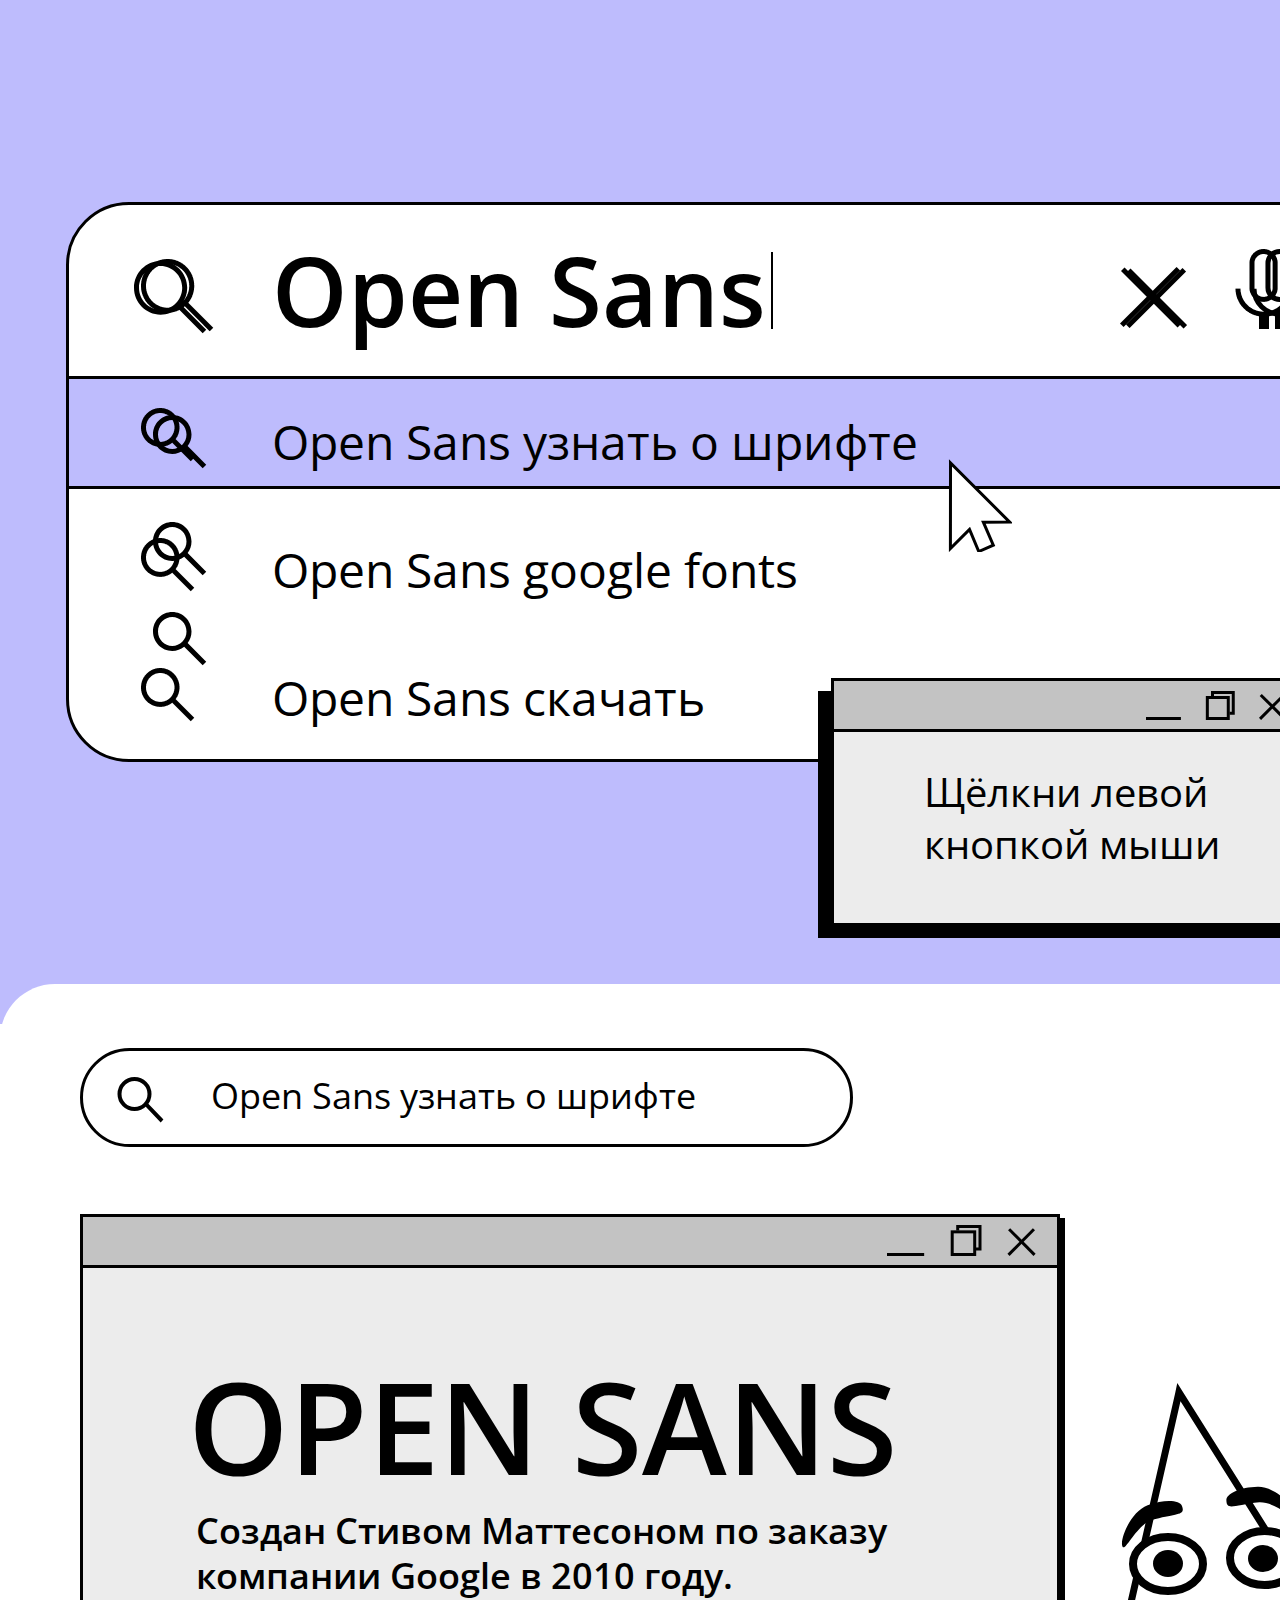
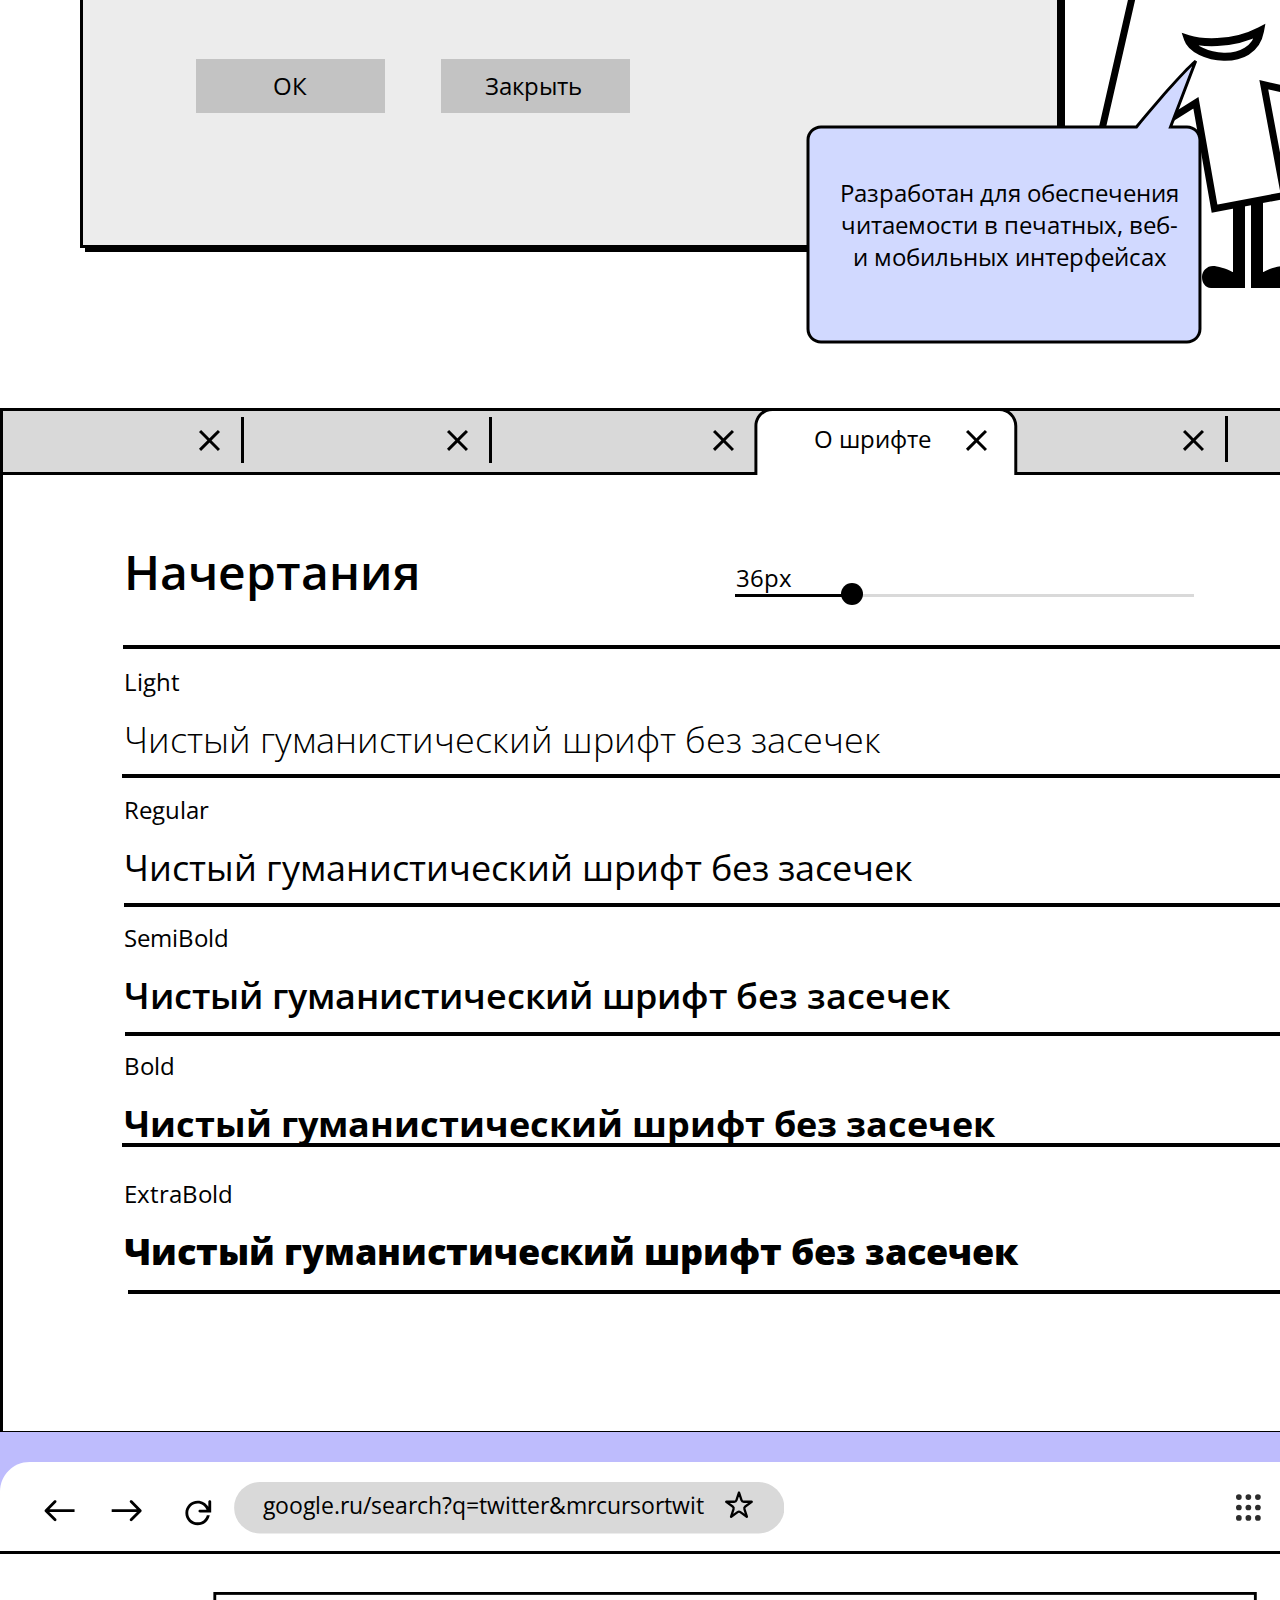
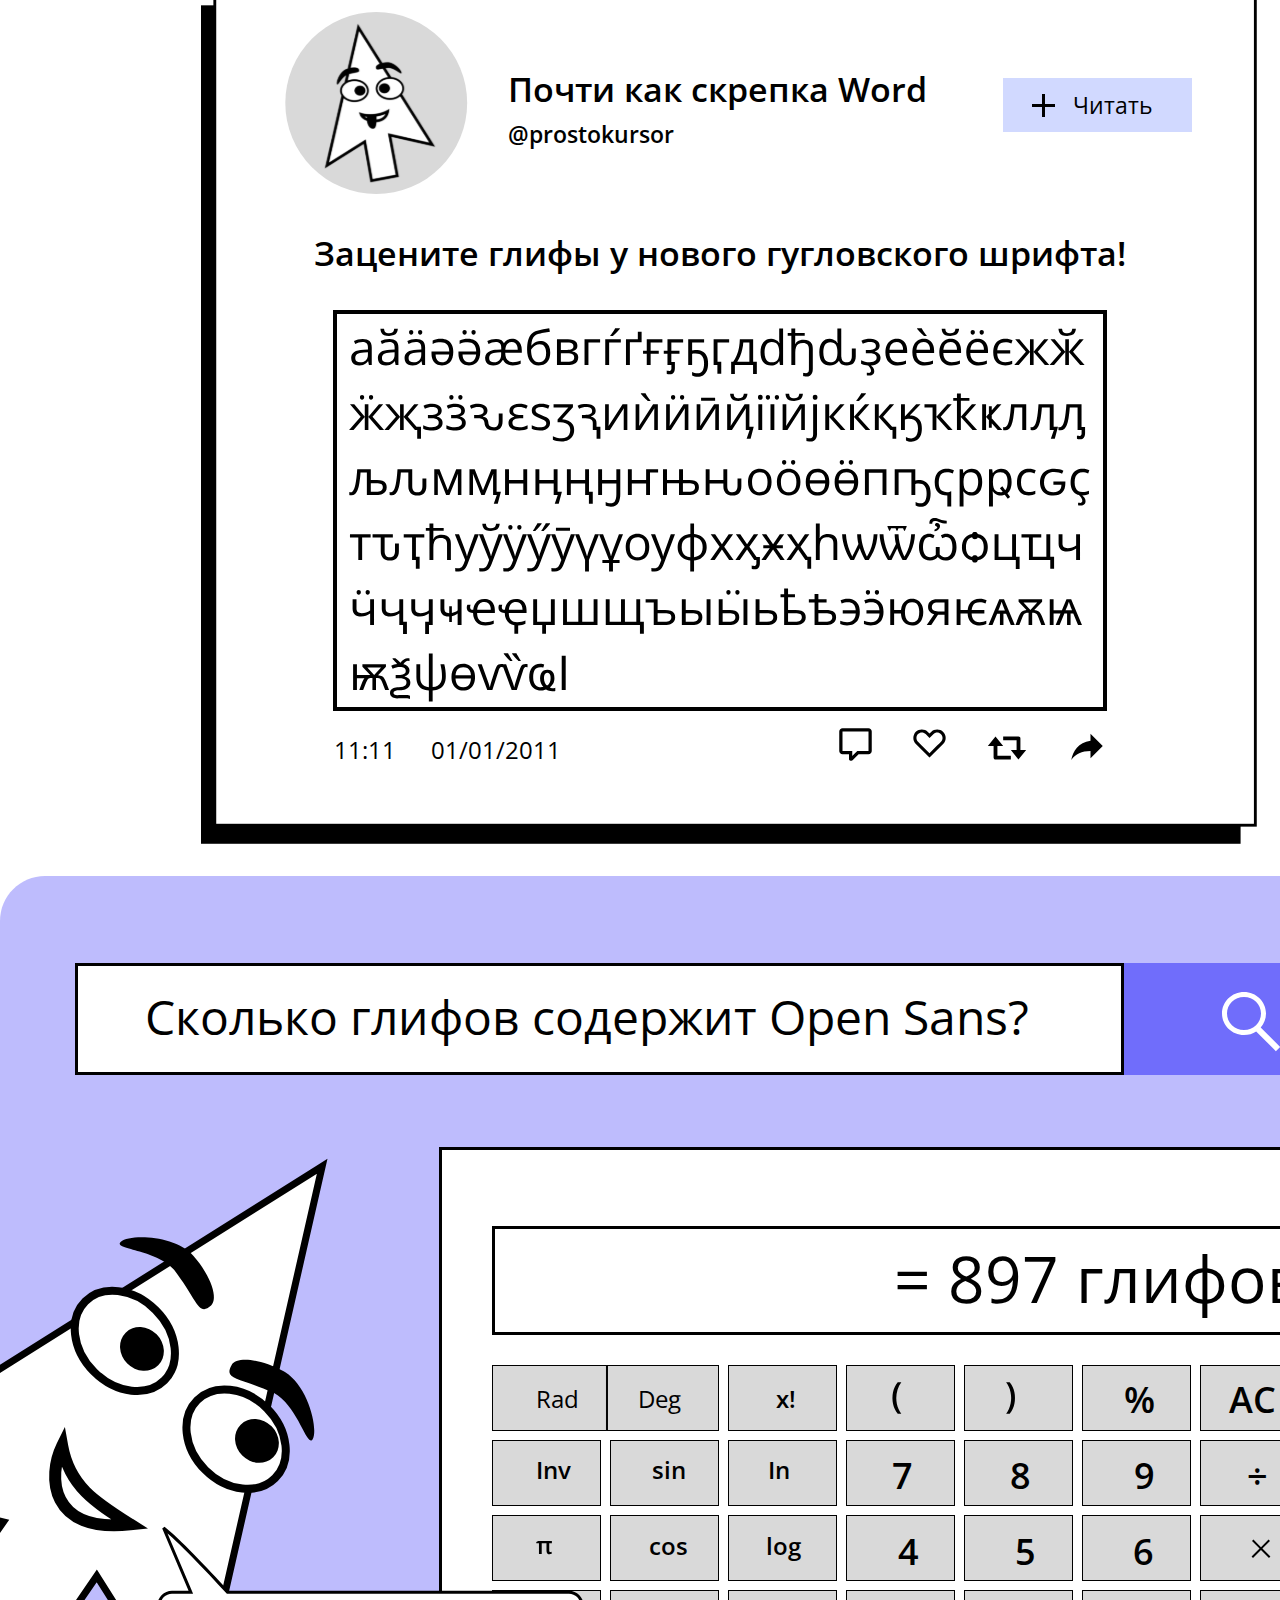
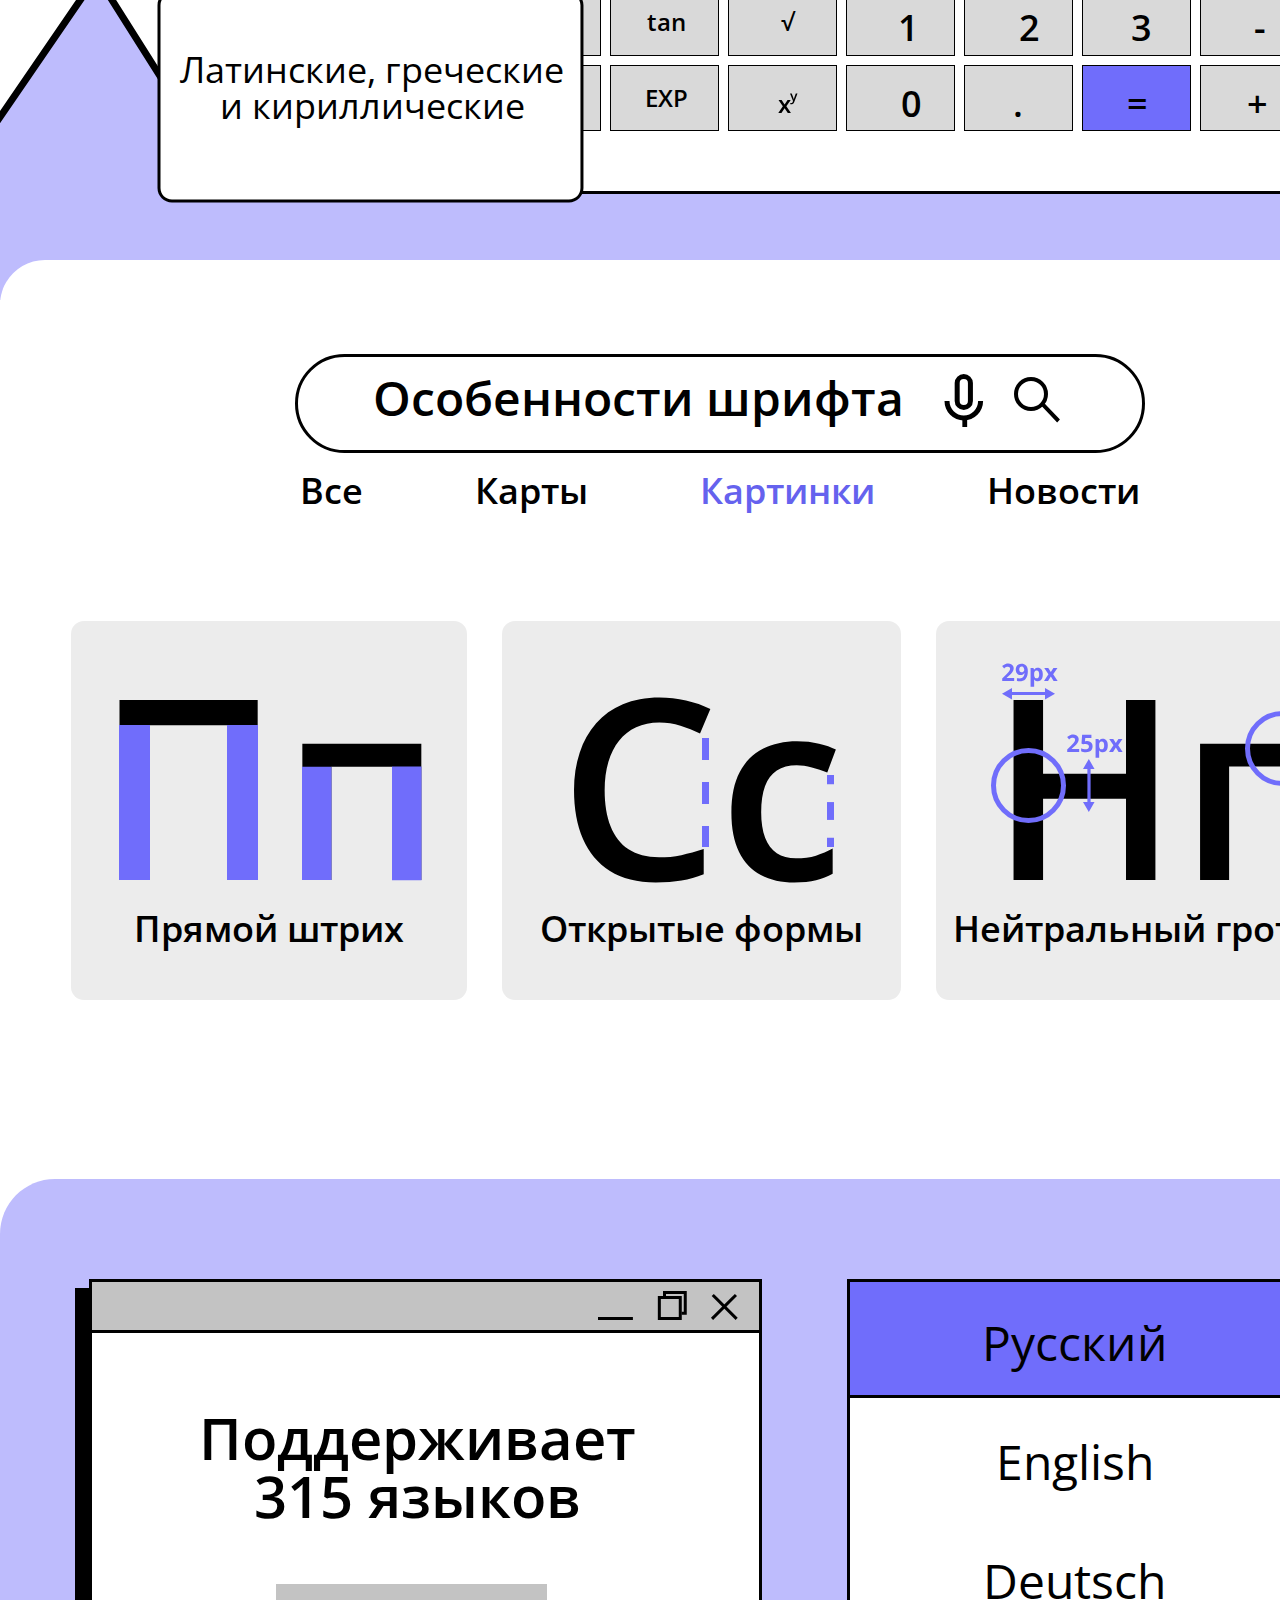
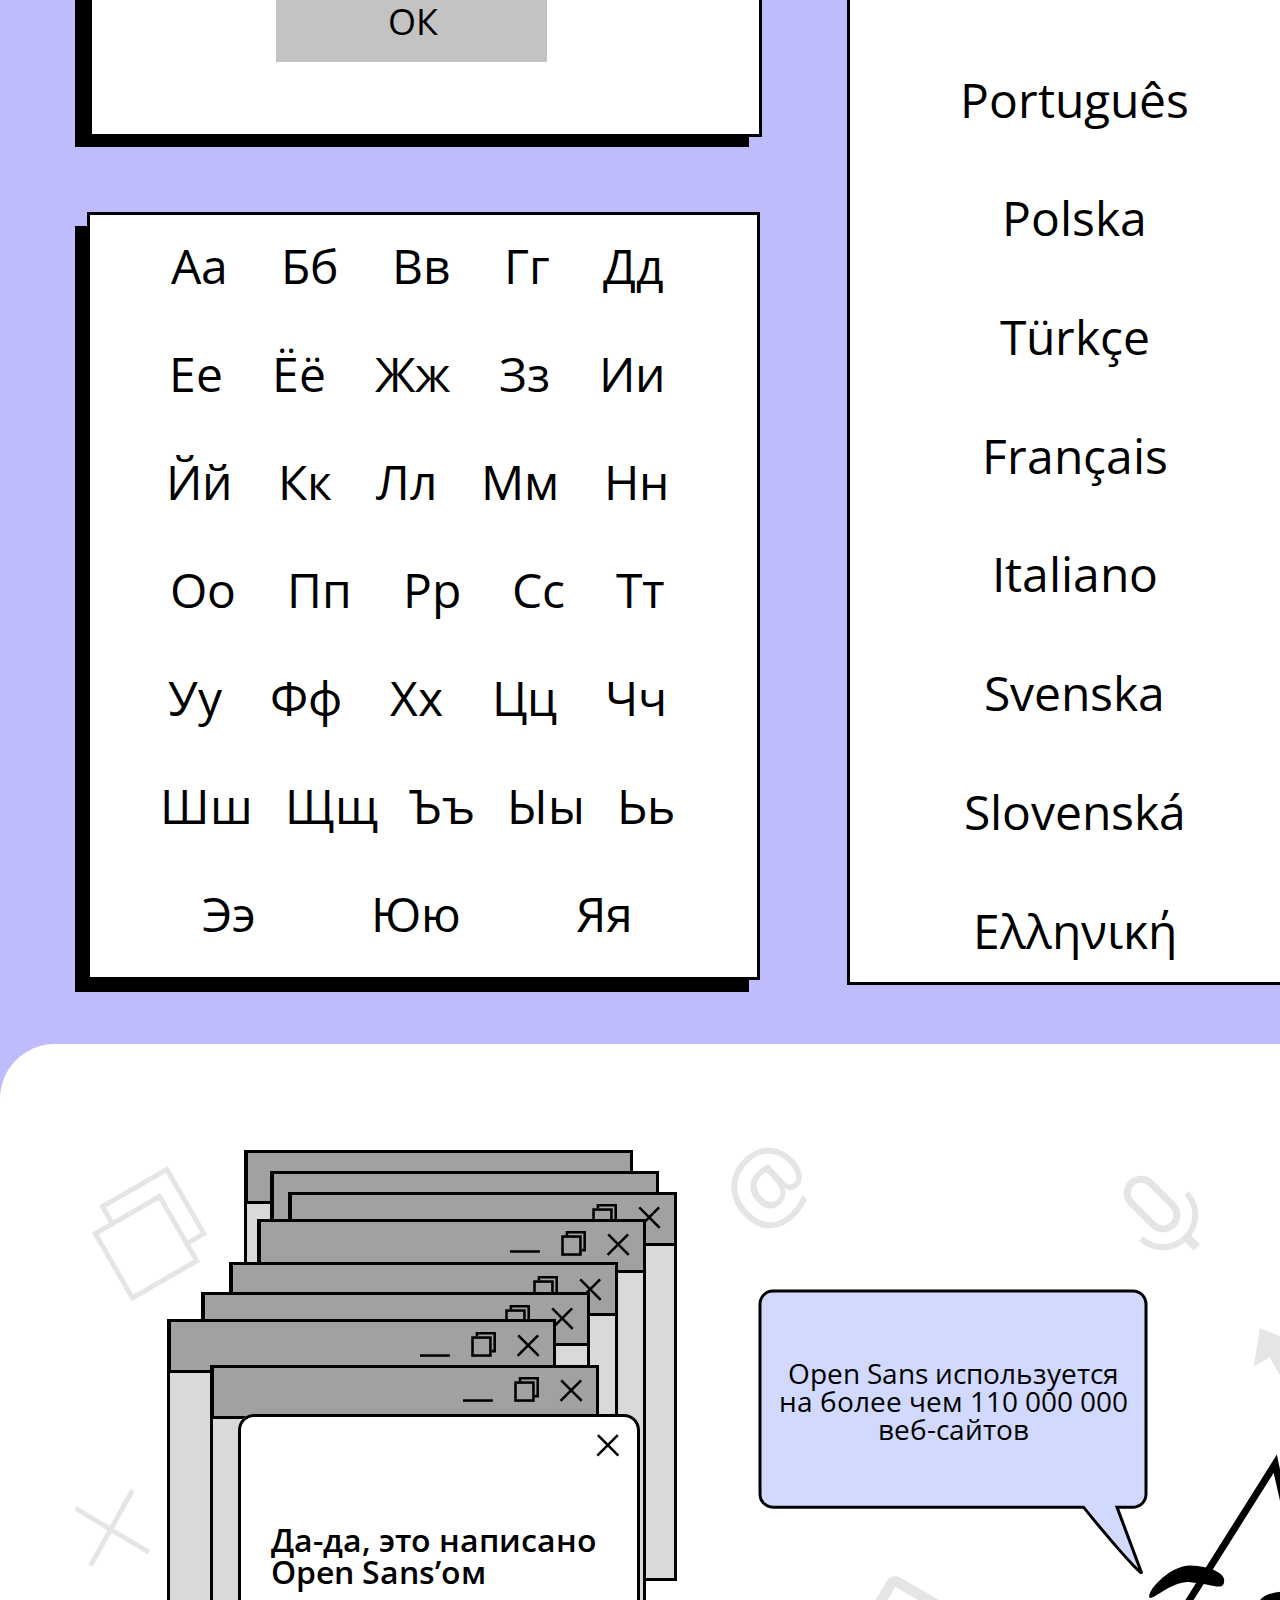
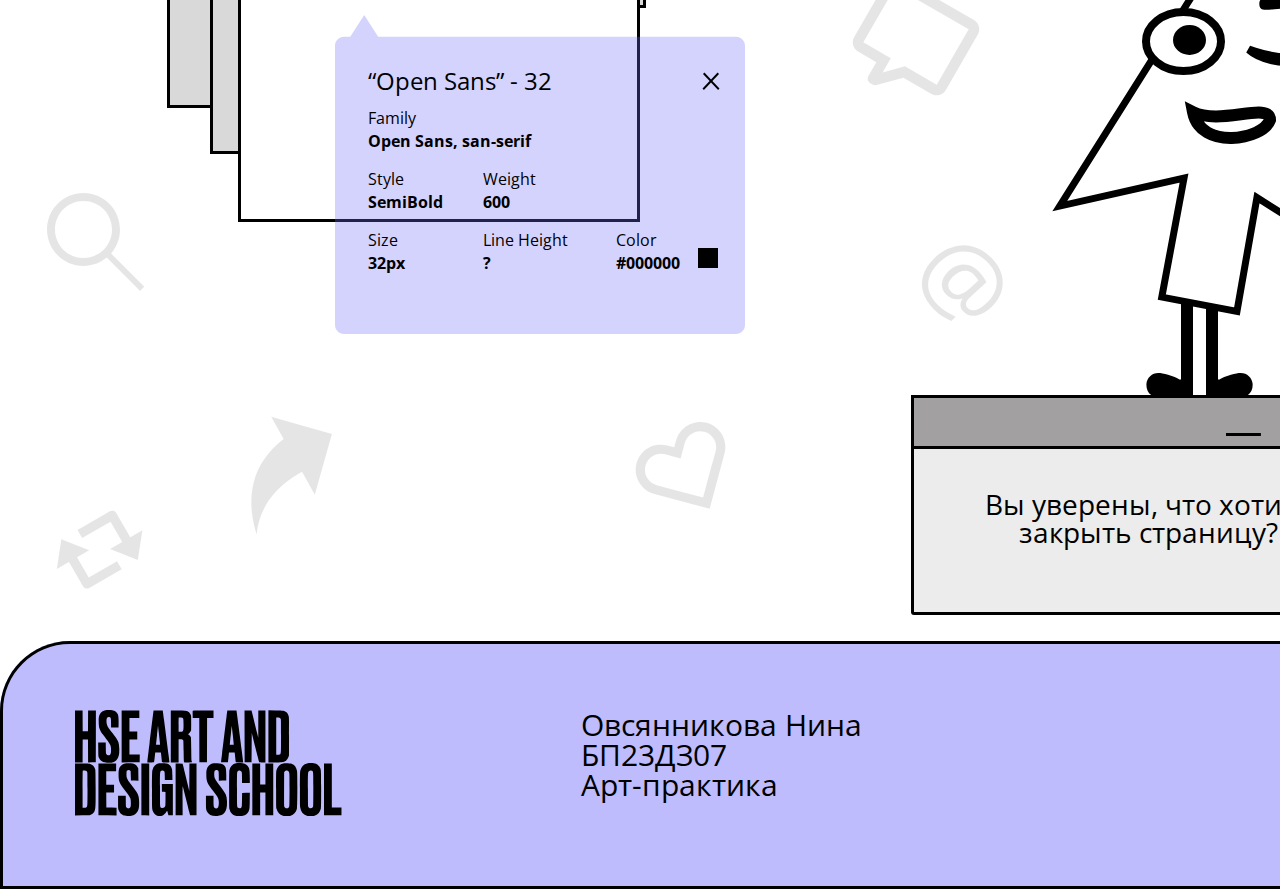
==== commit fbeb7fce: "fin" ====
--- a/index.html
+++ b/index.html
@@ -6,9 +6,9 @@
         <meta property="og:description"content=""/>
         <meta property="og:image" content="imagesproject/OPENSANS.jpg" />
         <meta property="og:type" content="profile" />
-        <meta property="og:url" content="" />
+        <meta property="og:url" content="https://nivnao.github.io/opensans/" />
         <meta name="viewport" content="width=device-width, initial-scale=1.0">
-        <title></title>
+        <title>OPEN SANS</title>
         <link rel="stylesheet" href="stylesheetsproject/style.css">
         <link rel="icon" type="image/png" href="imagesproject/favicon.png" />
         <script src="javascripts/jquery-3.7.1.js" charset="utf-8"></script>
@@ -101,6 +101,21 @@
         <!--Секция с глифами-->
         <section class="glyphsblock">
             <div class="twit">
+                <div class="browserline">
+                    <div class="leftline">
+                        <div class="arrows"></div>
+                        <div class="update"></div>
+                        <div class="browserline3">
+                            <p>google.ru/search?q=twitter&mrcursortwit</p>
+                            <img src="imagesproject/fav.svg" alt="">
+                        </div>
+                    </div>
+                    <div class="rightline">
+                        <div class="option"></div>
+                        <div class="settings"></div>
+                        <div class="ava2"></div>
+                    </div>
+                </div>
                 <div class="head">
                     <div class="avatar">
                         <img src="imagesproject/avatar.svg" alt="аватар">
